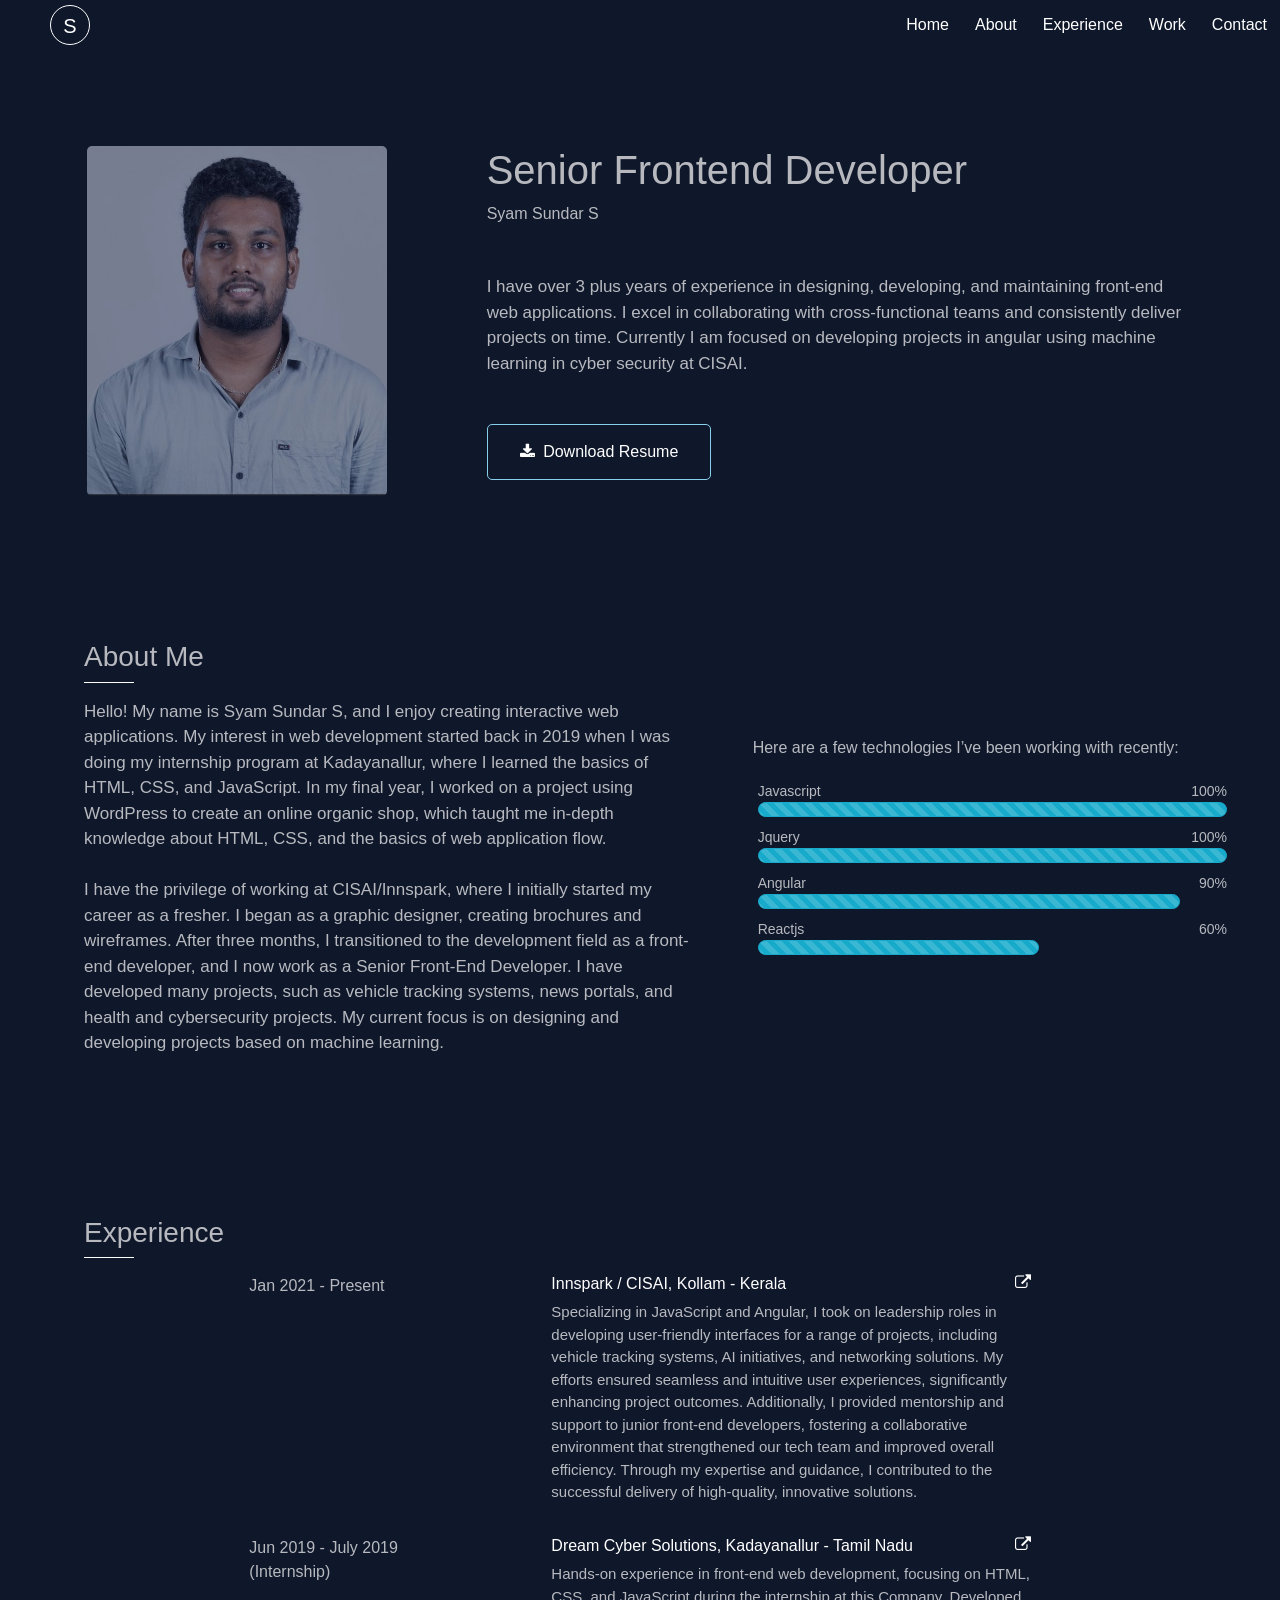
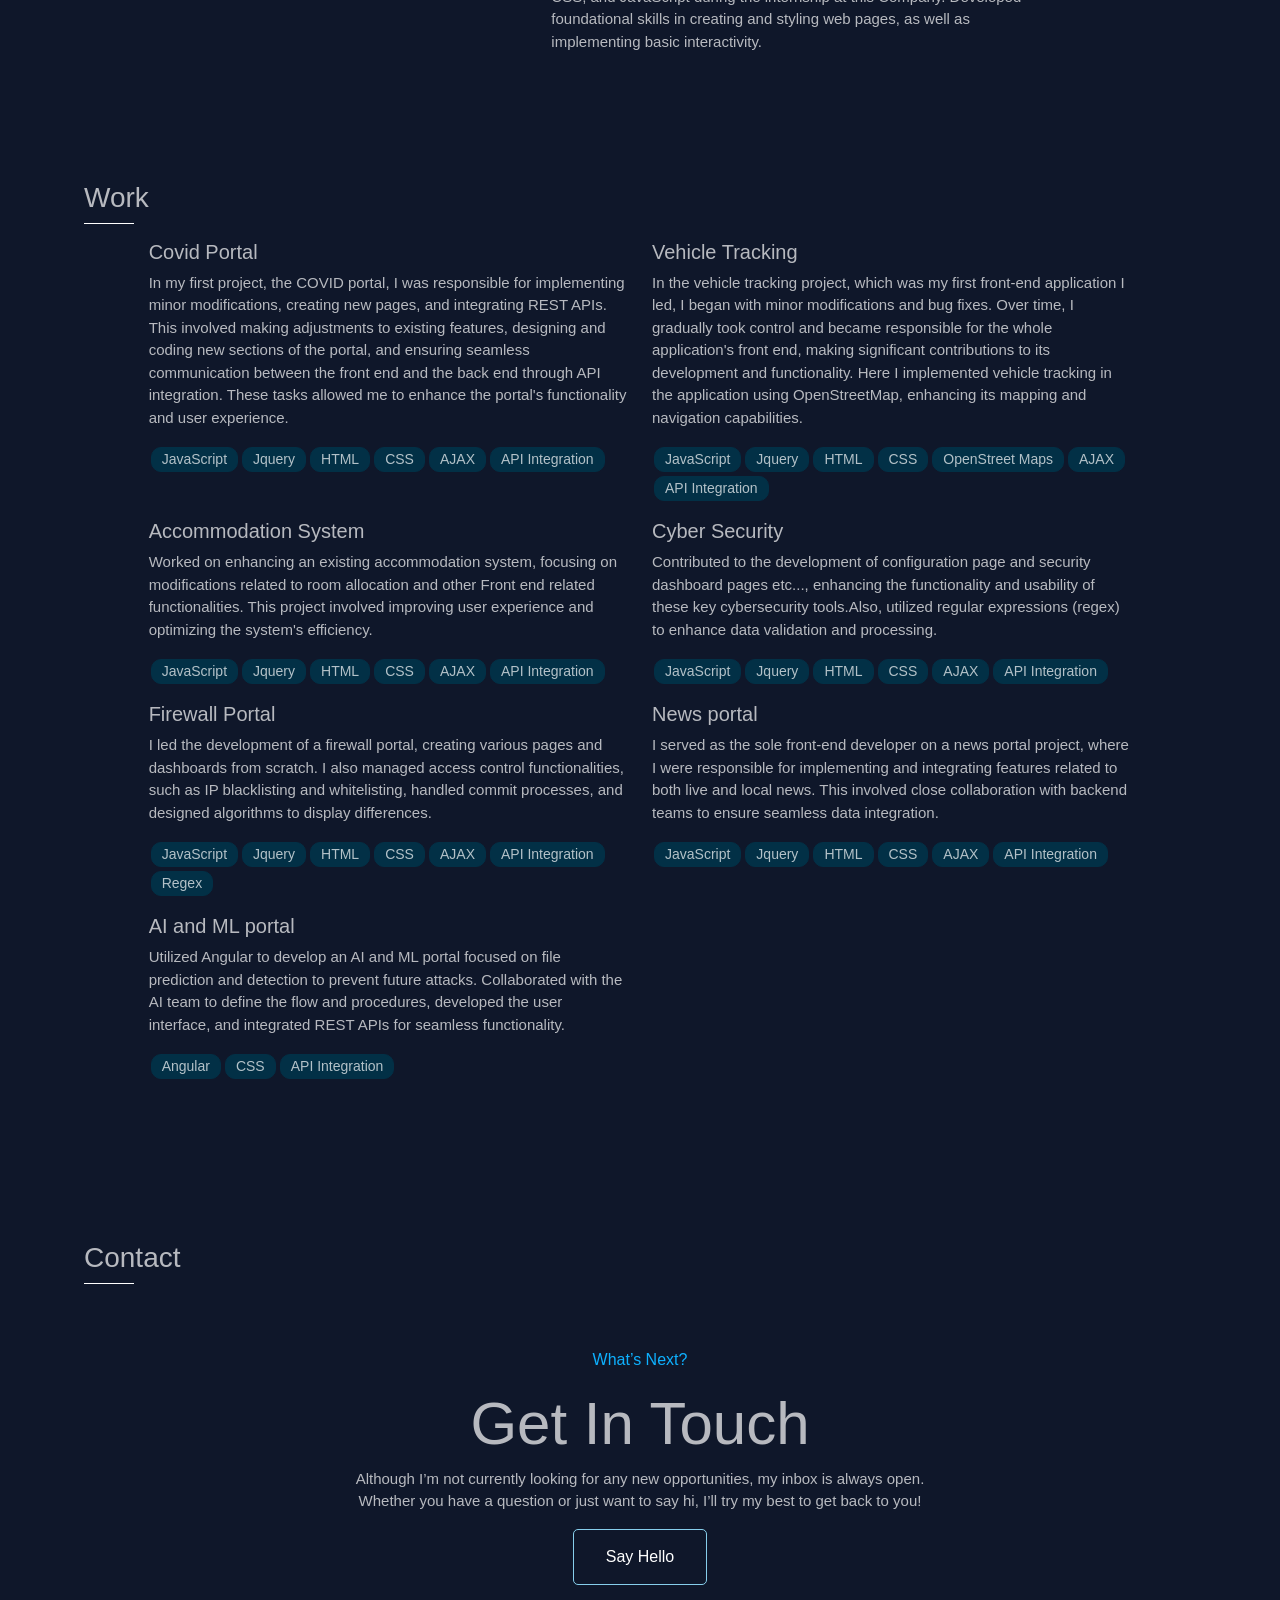
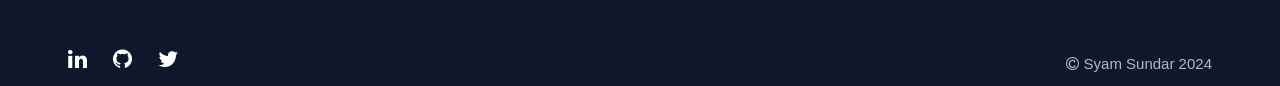
==== docs/index.html @ 51677db6 "Rename portfolio folder to docs" ====
<!DOCTYPE html>
<html lang="en">

<head>
    <meta charset="UTF-8">
    <meta name="viewport" content="width=device-width, initial-scale=1.0">
    <link rel="icon" href="/src/Images/S.png" type="image/icon type">

    <title>Syam Sundar</title>

    <link rel="stylesheet" href="./src/font-awesome-4.7.0/css/font-awesome.min.css">
    <link rel="stylesheet" href="./src/css/bootstrap.min.css">
    <link rel="stylesheet" href="./src/css/style.css">

</head>

<body>

    <nav class="navbar navbar-expand-lg" style="padding: 0px !important;">
        <a class="navbar-brand" onclick="navbarBrandClick()">S</a>
        <button class="navbar-toggler" type="button" data-bs-toggle="collapse" data-bs-target="#navbar"
            aria-controls="navbar" aria-expanded="false" aria-label="Toggle navigation">
            <span class="navbar-toggler-icon"></span>
        </button>
        <div class="collapse navbar-collapse" id="navbar">
            <ul class="navbar-nav mb-2 mb-lg-0">
                <li class="nav-item">
                    <a class="nav-link" aria-current="page" href="#home">Home</a>
                </li>
                <li class="nav-item">
                    <a class="nav-link" href="#about">About</a>
                </li>
                <li class="nav-item">
                    <a class="nav-link" href="#experience">Experience</a>
                </li>
                <li class="nav-item">
                    <a class="nav-link" href="#work">Work</a>
                </li>
                <li class="nav-item">
                    <a class="nav-link" href="#contact">Contact</a>
                </li>
            </ul>
        </div>
    </nav>

    <div class="content p-5 pb-0" id="home">
        <div class="row" id="homeRow" style="margin-top: 50px;">

            <div class="col-12 col-xs-12 col-sm-12 col-md-12 col-lg-4 col-xl-4 ms-0 p-5" id="aboutImage"
                style="text-align: center; margin: auto;">
                <img src="./src/Images/profile pic.jpeg" width="300" height="350" style="border-radius: 5px;">
            </div>

            <div class="col-12 col-xs-12 col-sm-12 col-md-12 col-lg-8 col-xl-8 p-5">
                <h1 id="role"> Senior Frontend Developer </h1>
                <span class="mb-5">
                    Syam Sundar S
                </span>

                <p style="font-size: 17px;" id="homeContent" class="mb-5 mt-5"> </p>
                <button class="btn-home"> <i class="fa fa-download"></i> <a class="ms-1"
                        style="text-decoration: none; color: #fff;" href="/resume.pdf">Download Resume </a> </button>
            </div>

        </div>
    </div>

    <div class="content p-5 pb-0" id="about">
        <div class="row">
            <div class="col-12 col-xs-12 col-sm-12 col-md-12 col-lg-7 col-xl-7 p-5">
                <h3> About Me </h3>
                <p class="underlinedHead"></p>
                <p style="font-size: 17px;" id="aboutContent">

                </p>
            </div>

            <div class="col-12 col-xs-12 col-sm-12 col-md-12 col-lg-5 col-xl-5" style="margin: auto;">
                <p> Here are a few technologies I’ve been working with recently: </p>
                <ul id="aboutMeSkills" style="padding-left: 0;">

                </ul>
            </div>
        </div>
    </div>

    <div class="content p-5 pb-0" id="experience">

        <div class="row">
            <div class="col-12 col-xs-12 col-sm-12 col-md-12 col-lg-12 col-xl-12 p-5 pb-0">
                <h3> Experience </h3>
                <p class="underlinedHead"></p>
            </div>
        </div>

        <div id="experienceContent">

        </div>

    </div>

    <div class="content p-5" id="work">

        <div class="row">
            <div class="col-12 col-xs-12 col-sm-12 col-md-12 col-lg-12 col-xl-12 p-5 pb-0">
                <h3> Work </h3>
                <p class="underlinedHead"></p>
            </div>
        </div>

        <div class="row">

            <div class="col-12 col-xs-12 col-sm-12 col-md-12 col-lg-1 col-xl-1"></div>

            <div class="col-12 col-xs-12 col-sm-12 col-md-12 col-lg-10 col-xl-10">
                <div class="row" id="workContent">

                </div>
            </div>

            <div class="col-12 col-xs-12 col-sm-12 col-md-12 col-lg-1 col-xl-1"></div>
        </div>

    </div>

    <div class="content p-5 pb-0" id="contact">

        <div class="row">
            <div class="col-12 col-xs-12 col-sm-12 col-md-12 col-lg-12 col-xl-12 p-5">
                <h3> Contact </h3>
                <p class="underlinedHead"></p>
            </div>
        </div>

        <div class="row mb-5">

            <div class="col-12 col-xs-12 col-sm-12 col-md-12 col-lg-3 col-xl-3">

            </div>

            <div class="col-12 col-xs-12 col-sm-12 col-md-12 col-lg-6 col-xl-6 text-center">

                <p style="color: #0eb1ff;">What’s Next?</p>

                <h1 style="font-size: 60px;"> Get In Touch </h1>

                <p class="paraTag">
                    Although I’m not currently looking for any new opportunities, my inbox is always open. Whether
                    you
                    have a question or just want to say hi, I’ll try my best to get back to you!
                </p>

                <button class="btn-home"> <a href="https://mail.google.com/mail/?view=cm&fs=1&tf=1&to=syamswan007@gmail.com"
                        target="_blank">Say Hello </a> </button>

            </div>

            <div class="col-12 col-xs-12 col-sm-12 col-md-12 col-lg-3 col-xl-3">
            </div>

        </div>

        <div style="padding: 10px;" class="contactUrls">
            <span>
                <a
                    href="https://www.linkedin.com/in/syam-sundar-828a0b232?utm_source=share&utm_campaign=share_via&utm_content=profile&utm_medium=android_app">
                    <i class="fa fa-linkedin"></i> </a>
            </span>
            <span>
                <a href="https://github.com/syamswan"> <i class="fa fa-github"></i> </a>
            </span>
            <span>
                <a href="https://x.com/Syam_Sundar_SS?s=09"> <i class="fa fa-twitter"></i> </a>
            </span>

            <span style="font-size: 15px; float: right;">
                <i class="fa fa-copyright"></i> Syam Sundar 2024
            </span>
        </div>

    </div>
</body>

<script src="./src/js/bootstrap.min.js"></script>
<script src="./src/js/bootstrap.bundle.js"></script>
<script src="./src/js/script.js"></script>

</html>
---- docs/src/css/style.css ----
html {
    scroll-behavior: smooth;
}

body {
    background-color: rgb(15 23 42 / 1);
    color: #ffffffb3;
    font-family: 'Franklin Gothic Medium', 'Arial Narrow', Arial, sans-serif;
    width: 100%;
    overflow-x: hidden;
}

.navbar-brand {
    color: #fff;
    border-radius: 20px;
    border: 1px solid white;
    margin-left: 50px;
    width: 40px;
    text-align: center;
    height: 40px;
}

.navbar-brand:hover {
    color: skyblue;
    border-radius: 20px;
    border: 1px solid skyblue;
    background-color: #fff;
}

body nav {
    /* background-color: #023046 !important; */
    position: fixed !important;
    width: 100%;
    top: 0;
}

.navbar-expand-lg .navbar-collapse {
    justify-content: end;
}

ul li a {
    color: #fff !important;
}

ul li {
    padding: 5px;
}

.btn-home {
    padding: 15px 32px;
    border: 1px solid skyblue;
    background-color: transparent;
    color: #fff;
    border-radius: 5px;
}

.underlinedHead {
    width: 50px;
    border-bottom: 1px solid white;
}

#about li {
    list-style: none;
}

/* #about ul { */
/* display: grid;
    grid-template-columns: repeat(2, minmax(156px, 221px)); */
/* gap: 0px 10px; */
/* padding-left: 52px; */
/* margin: 20px; */
/* } */

.progress-bar {
    background-color: #18aacb;
    border: 1px solid #18aacb;
    border-radius: 20px;
}

.progress {
    --bs-progress-height: 15px;
    --bs-progress-bg: none
}

#aboutImage img {
    opacity: 0.5;
}

#aboutImage img:hover {
    opacity: 1;
}

.experiencePlace {
    display: flex;
    justify-content: space-between;
    color: rgb(35 61 124);
    text-decoration: none;
}

.experiencePlace {
    display: flex;
    justify-content: space-between;
    color: #fff;
    text-decoration: none;
}

.experiencePlace:hover {
    color: rgb(35 61 124);
}

.experiencePlace i:hover {
    margin: 10px;
}

.techUsedClass {
    margin: 2px;
    padding: 1px 10px;
    border-radius: 10px;
    border: 1px solid #023046;
    background-color: #023046;
    font-size: 14px;
}

.paraTag {
    font-size: 15px;
}

.contactUrls span a {
    text-decoration: none;
    color: #fff;
}

.contactUrls span {
    padding: 10px;
    font-size: 22px;
}

.contactUrls::after {
    border: 1px solid red !important;
}

.navActiveStyle {
    background-color: rgba(255, 255, 255, .3) !important;
}


/*  Scroll */

::-webkit-scrollbar {
    width: 10px;
    height: 20px;
}

::-webkit-scrollbar-track {
    background: #f1f1f1;
}

::-webkit-scrollbar-thumb {
    background: #888;
}

::-webkit-scrollbar-thumb:hover {
    background: #555;
}

.scrolled {
    background-color: #142c4a !important;
}

#role {
    overflow: hidden;
    white-space: nowrap;
    animation: typing;
    animation-duration: 4.5s;
    animation-timing-function: steps(30, end);
    animation-fill-mode: forwards;
    word-wrap: break-word;
    font-size: 50px;
}

@keyframes typing {
    from {
        width: 0
    }

    to {
        width: 100%
    }
}

.btn-home a {
    text-decoration: none;
    color: white;
}

/* Responsive */

@media (min-width: 300px) {
    #role {
        font-size: 20px;
    }
}

@media (min-width: 500px) {
    #role {
        font-size: 30px;
    }
}

@media (min-width: 700px) {
    #role {
        font-size: 40px;
    }
}
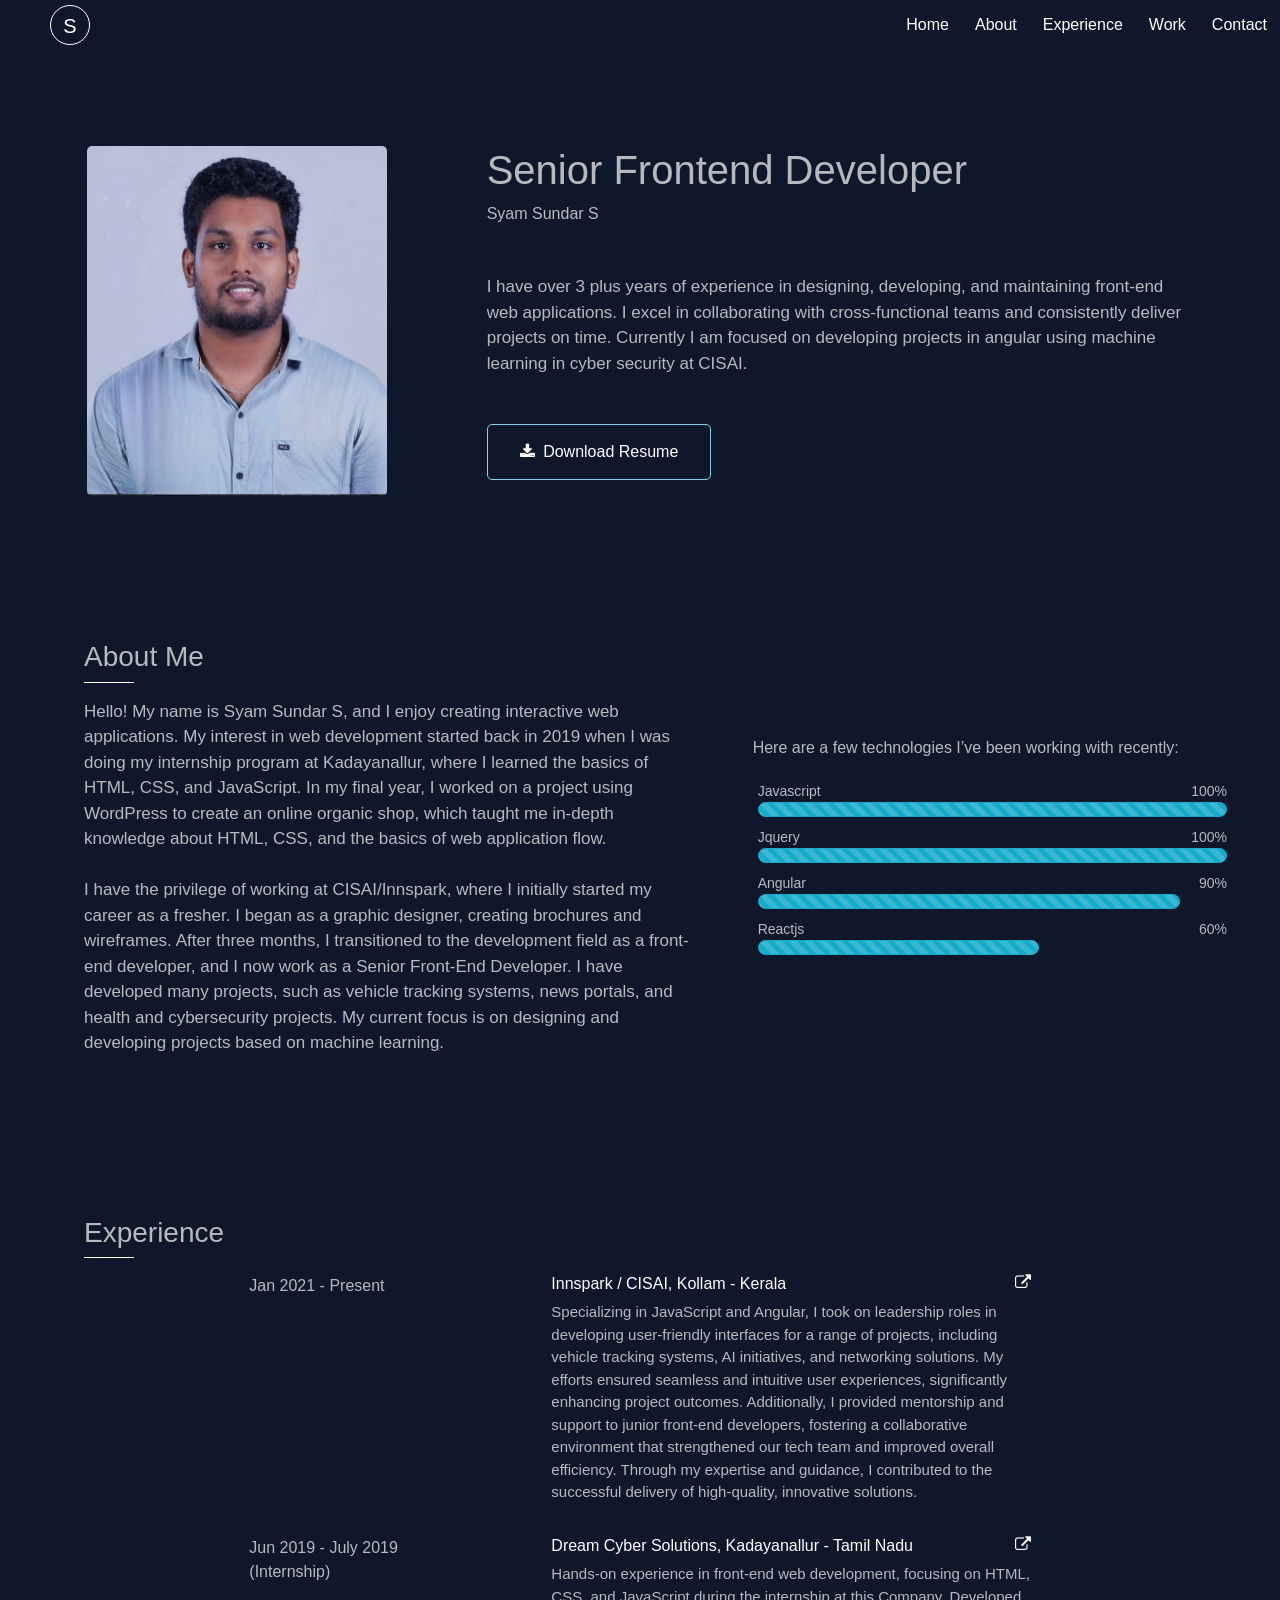
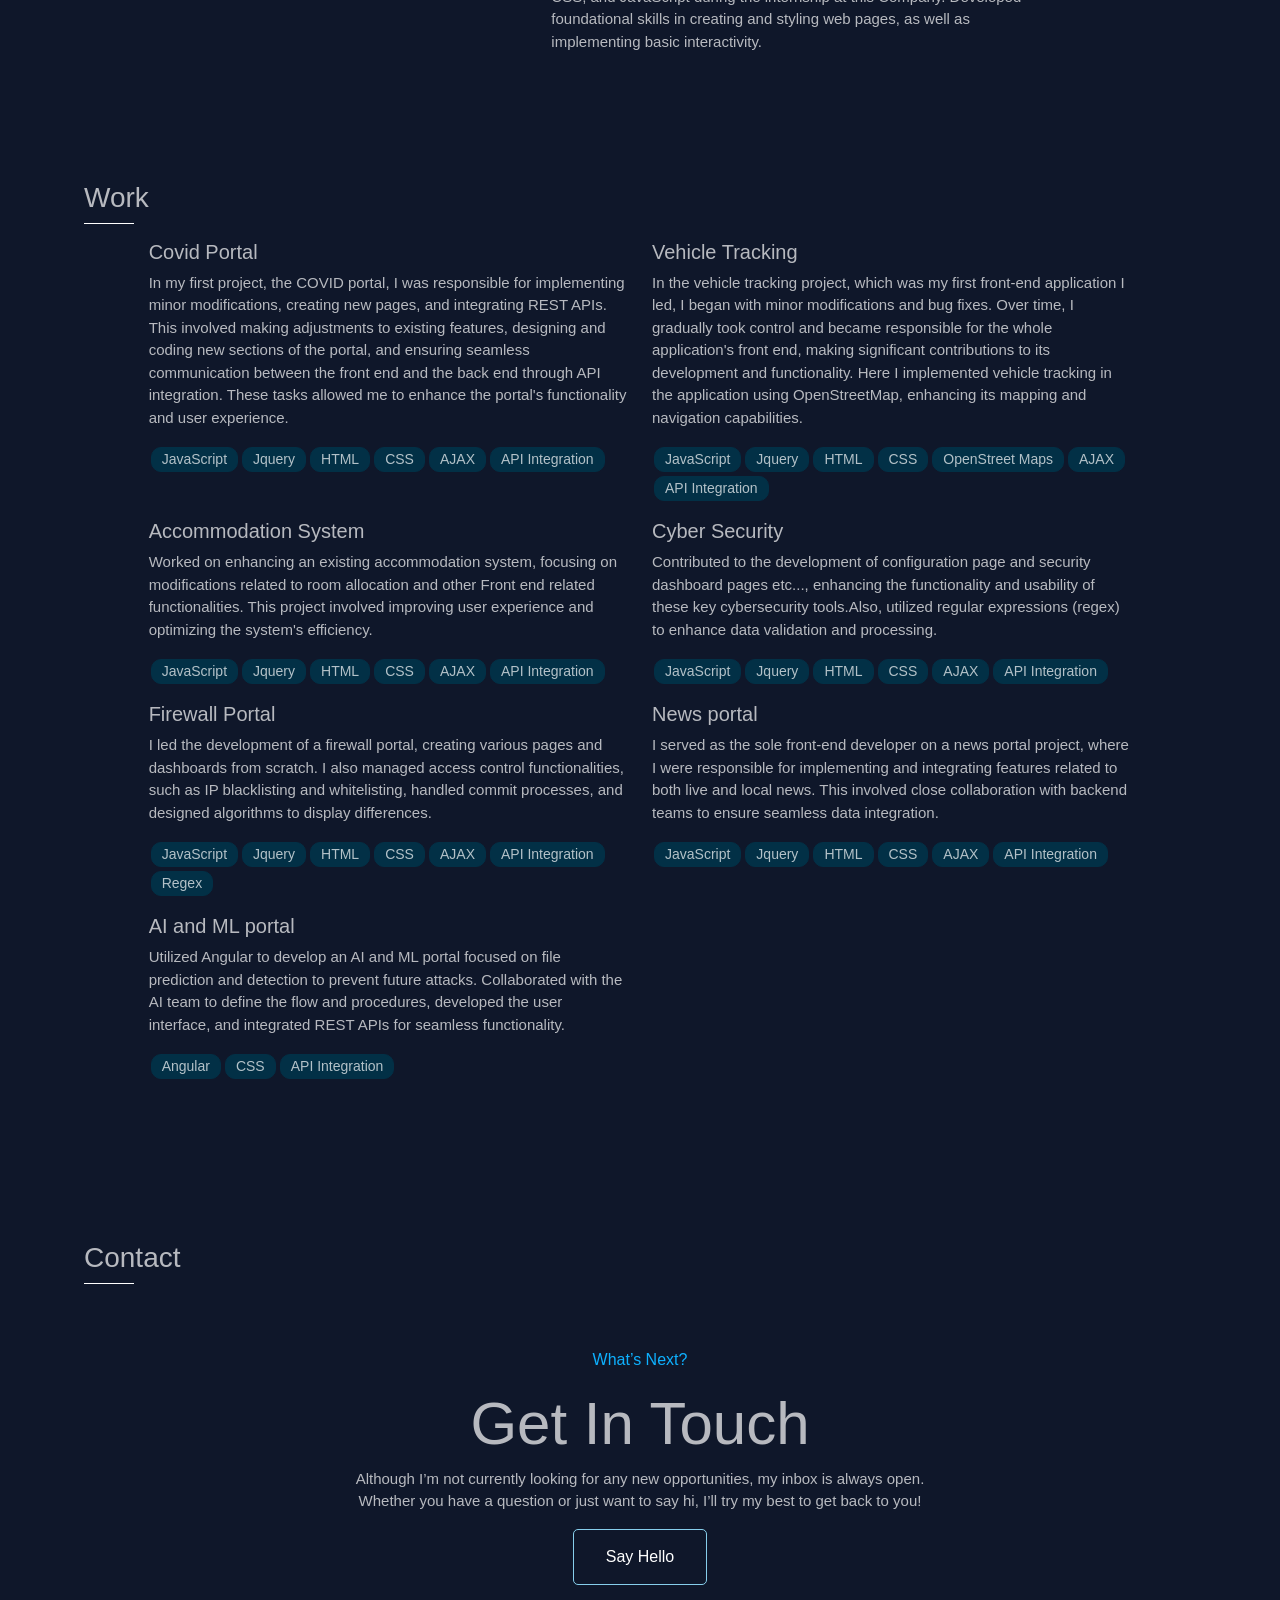
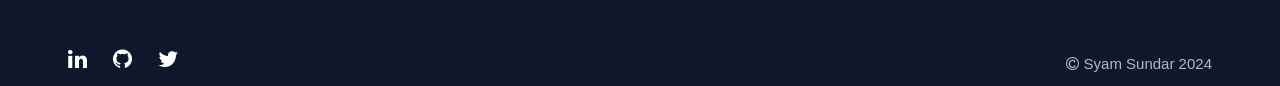
==== commit fc4375b6: "Profile update" ====
--- a/docs/index.html
+++ b/docs/index.html
@@ -19,8 +19,9 @@
     <nav class="navbar navbar-expand-lg" style="padding: 0px !important;">
         <a class="navbar-brand" onclick="navbarBrandClick()">S</a>
         <button class="navbar-toggler" type="button" data-bs-toggle="collapse" data-bs-target="#navbar"
-            aria-controls="navbar" aria-expanded="false" aria-label="Toggle navigation">
-            <span class="navbar-toggler-icon"></span>
+            aria-controls="navbar" aria-expanded="false" aria-label="Toggle navigation" style="border: none;">
+            <i class="fa fa-bars" style="color:#fff; font-size:28px;"></i>
+            <!-- <span class="navbar-toggler-icon"></span> -->
         </button>
         <div class="collapse navbar-collapse" id="navbar">
             <ul class="navbar-nav mb-2 mb-lg-0">
@@ -48,7 +49,7 @@
 
             <div class="col-12 col-xs-12 col-sm-12 col-md-12 col-lg-4 col-xl-4 ms-0 p-5" id="aboutImage"
                 style="text-align: center; margin: auto;">
-                <img src="./src/Images/profile pic.jpeg" width="300" height="350" style="border-radius: 5px;">
+                <img src="./src/Images/Profile-pic.png" width="300" height="350" style="border-radius: 5px;">
             </div>
 
             <div class="col-12 col-xs-12 col-sm-12 col-md-12 col-lg-8 col-xl-8 p-5">
@@ -150,7 +151,8 @@
                     have a question or just want to say hi, I’ll try my best to get back to you!
                 </p>
 
-                <button class="btn-home"> <a href="https://mail.google.com/mail/?view=cm&fs=1&tf=1&to=syamswan007@gmail.com"
+                <button class="btn-home"> <a
+                        href="https://mail.google.com/mail/?view=cm&fs=1&tf=1&to=syamsundardeveloper98@gmail.com"
                         target="_blank">Say Hello </a> </button>
 
             </div>
@@ -182,7 +184,6 @@
 </body>
 
 <script src="./src/js/bootstrap.min.js"></script>
-<script src="./src/js/bootstrap.bundle.js"></script>
 <script src="./src/js/script.js"></script>
 
 </html>
--- a/docs/src/css/style.css
+++ b/docs/src/css/style.css
@@ -27,6 +27,10 @@
     background-color: #fff;
 }
 
+.navbar-toggler:focus {
+    box-shadow: none;
+}
+
 body nav {
     /* background-color: #023046 !important; */
     position: fixed !important;
@@ -38,6 +42,25 @@
     justify-content: end;
 }
 
+@media (max-width: 992px) {
+
+    .navbar-brand {
+        margin-left: 20px;
+        width: 30px;
+        height: 30px;
+        font-size: 15px;
+    }
+
+    .contactUrls span {
+        padding: 0px !important;
+    }
+
+    .p-5 {
+        padding: 2rem !important;
+    }
+
+}
+
 ul li a {
     color: #fff !important;
 }
@@ -63,14 +86,6 @@
     list-style: none;
 }
 
-/* #about ul { */
-/* display: grid;
-    grid-template-columns: repeat(2, minmax(156px, 221px)); */
-/* gap: 0px 10px; */
-/* padding-left: 52px; */
-/* margin: 20px; */
-/* } */
-
 .progress-bar {
     background-color: #18aacb;
     border: 1px solid #18aacb;
@@ -83,7 +98,7 @@
 }
 
 #aboutImage img {
-    opacity: 0.5;
+    opacity: 0.9;
 }
 
 #aboutImage img:hover {
@@ -164,6 +179,11 @@
 }
 
 .scrolled {
+    background-color: #142c4a !important;
+    height: 50px;
+}
+
+.show ul {
     background-color: #142c4a !important;
 }
 
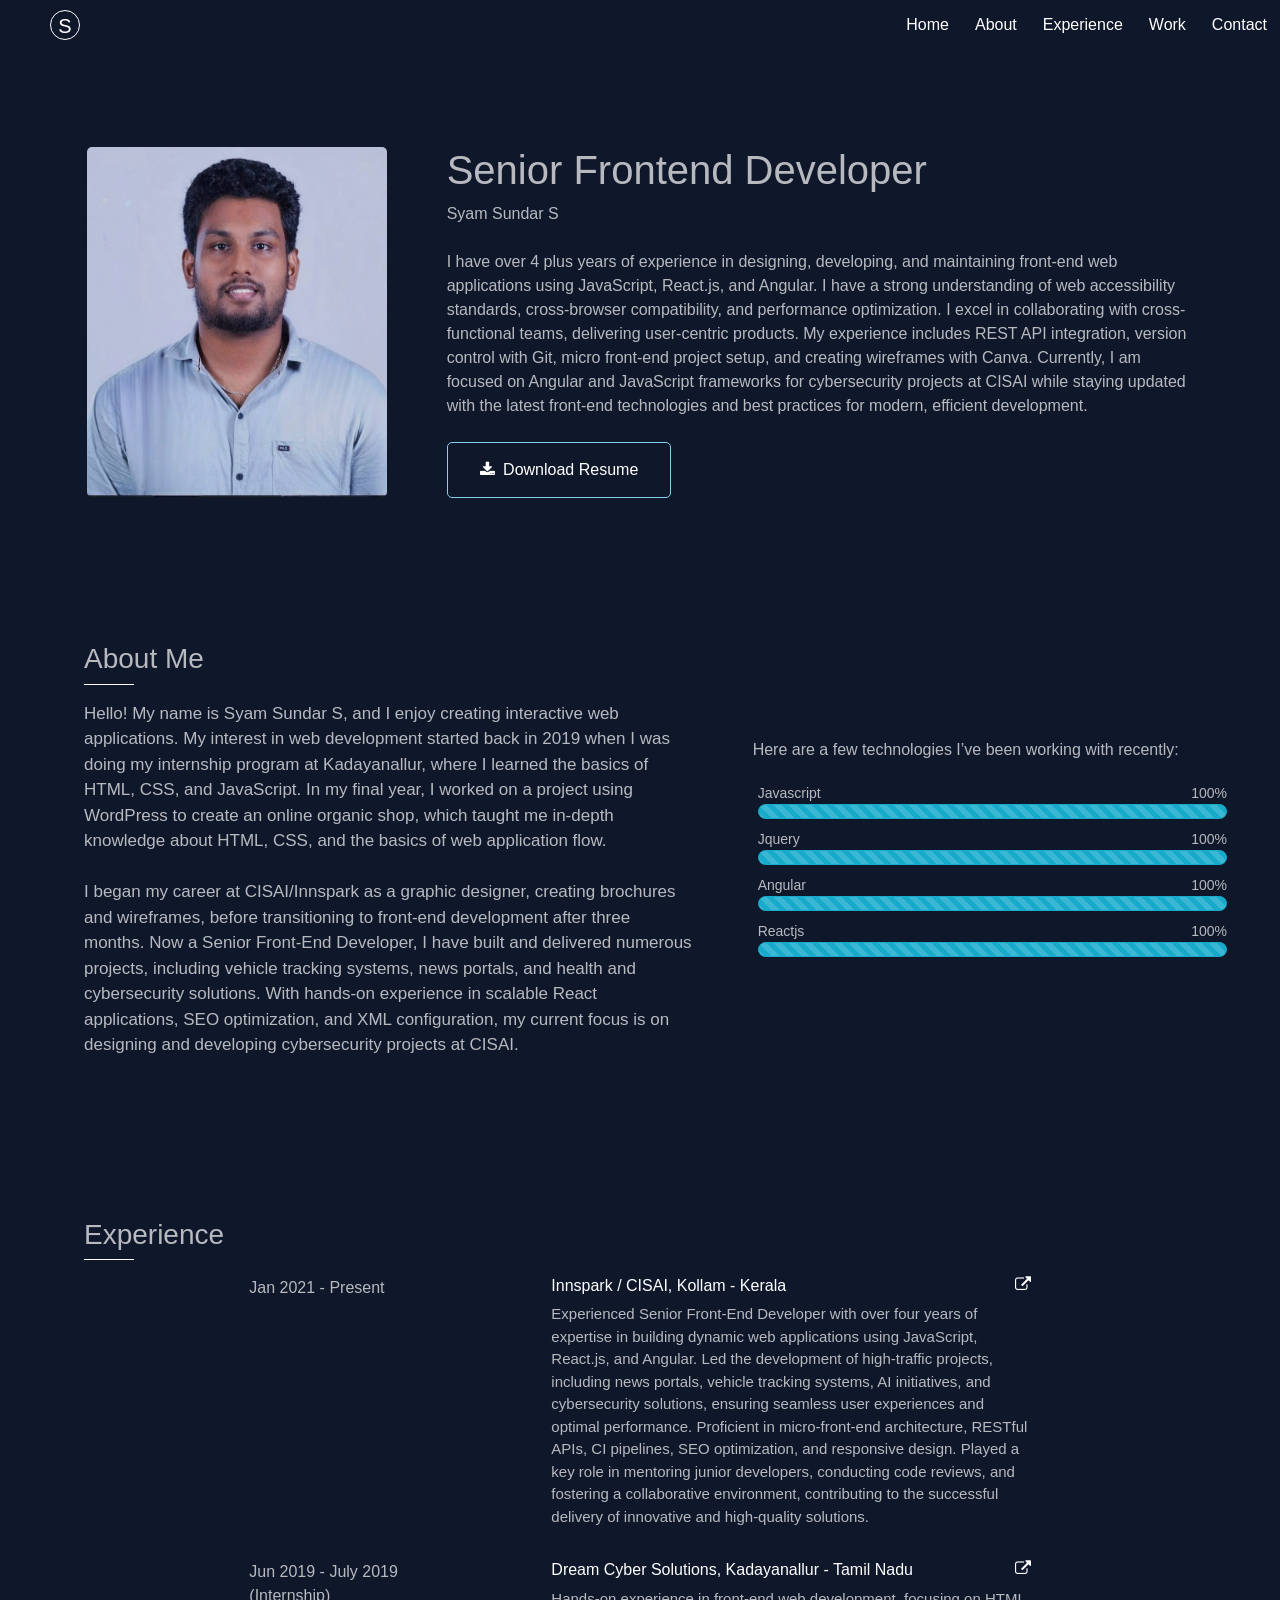
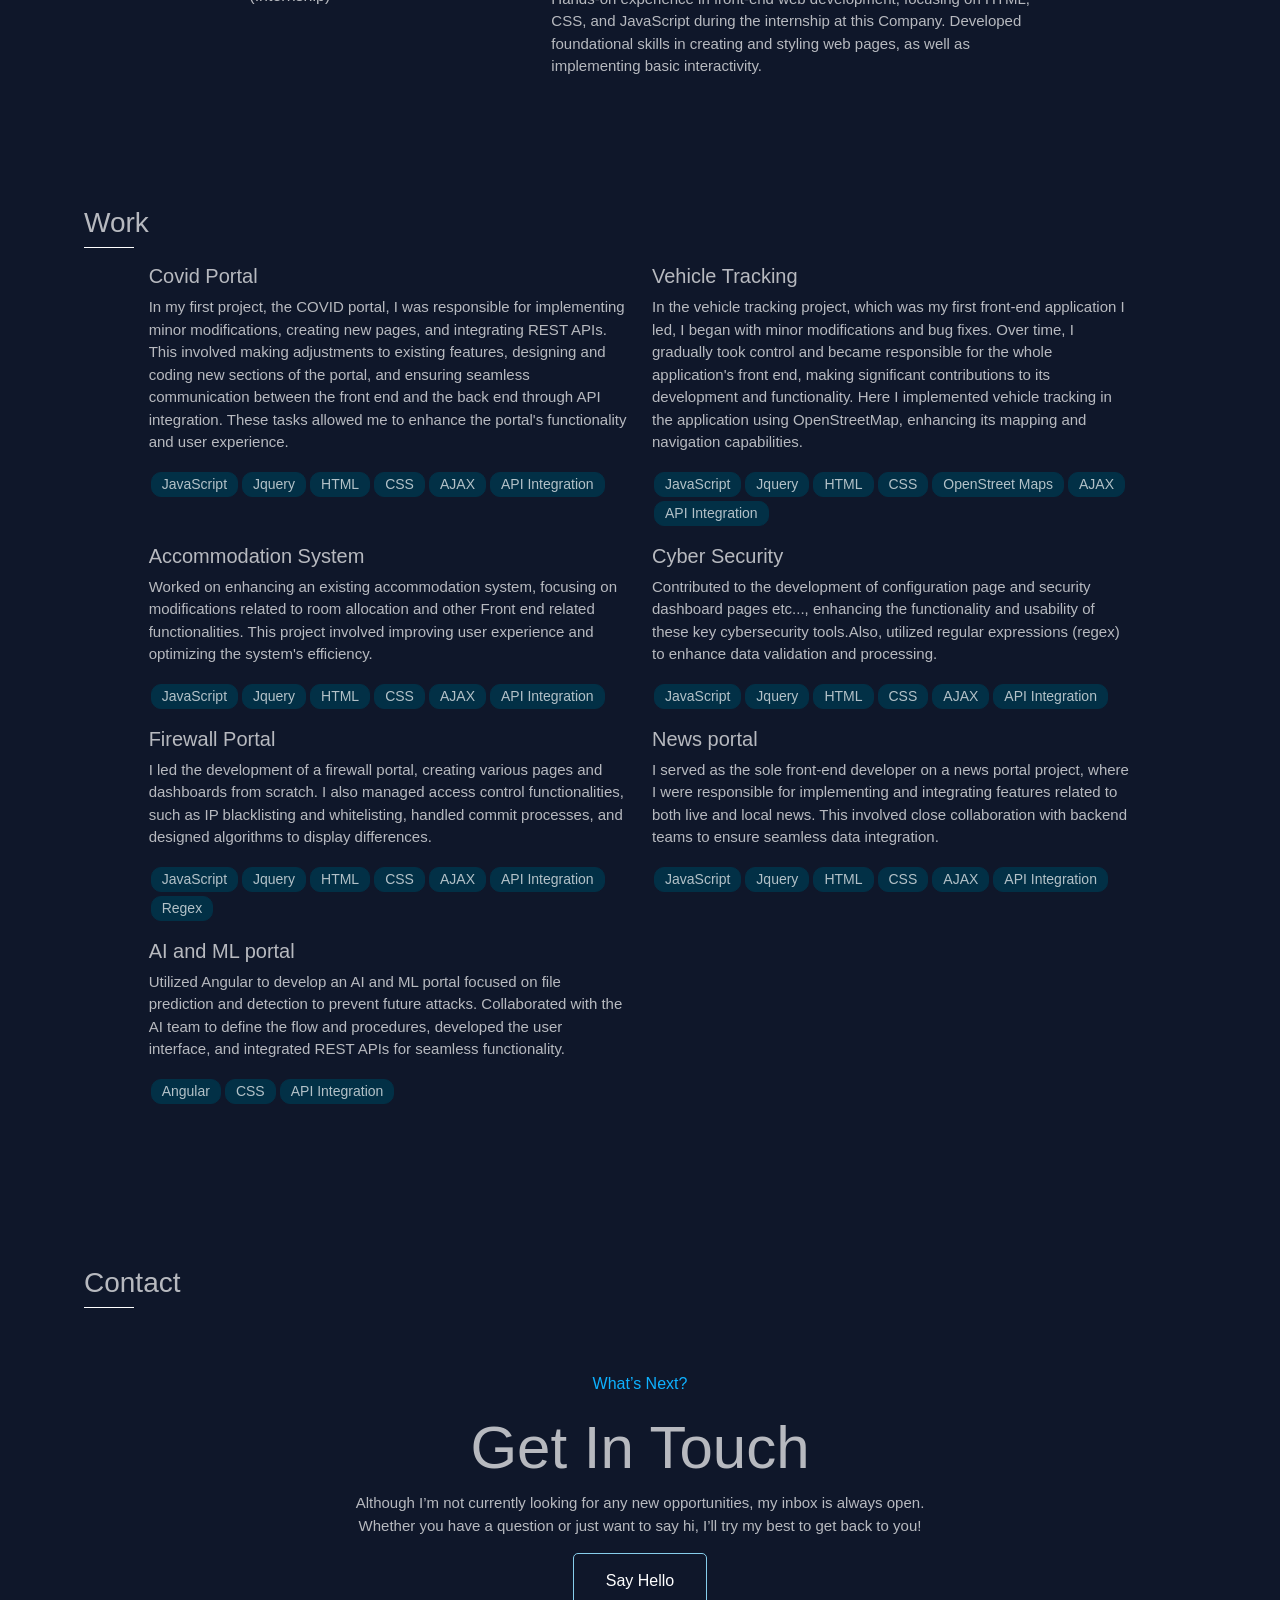
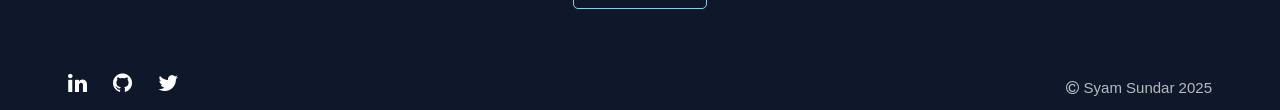
==== commit 8d4a32fa: "profile update" ====
--- a/docs/index.html
+++ b/docs/index.html
@@ -21,7 +21,6 @@
         <button class="navbar-toggler" type="button" data-bs-toggle="collapse" data-bs-target="#navbar"
             aria-controls="navbar" aria-expanded="false" aria-label="Toggle navigation" style="border: none;">
             <i class="fa fa-bars" style="color:#fff; font-size:28px;"></i>
-            <!-- <span class="navbar-toggler-icon"></span> -->
         </button>
         <div class="collapse navbar-collapse" id="navbar">
             <ul class="navbar-nav mb-2 mb-lg-0">
@@ -47,20 +46,22 @@
     <div class="content p-5 pb-0" id="home">
         <div class="row" id="homeRow" style="margin-top: 50px;">
 
-            <div class="col-12 col-xs-12 col-sm-12 col-md-12 col-lg-4 col-xl-4 ms-0 p-5" id="aboutImage"
+            <div class="col-12 col-xs-12 col-sm-12 col-md-12 col-lg-4 col-xl-4 p-5 pr-3" id="aboutImage"
                 style="text-align: center; margin: auto;">
                 <img src="./src/Images/Profile-pic.png" width="300" height="350" style="border-radius: 5px;">
             </div>
 
-            <div class="col-12 col-xs-12 col-sm-12 col-md-12 col-lg-8 col-xl-8 p-5">
+            <div class="col-12 col-xs-12 col-sm-12 col-md-12 col-lg-8 col-xl-8 p-5 ps-2">
                 <h1 id="role"> Senior Frontend Developer </h1>
                 <span class="mb-5">
                     Syam Sundar S
                 </span>
 
-                <p style="font-size: 17px;" id="homeContent" class="mb-5 mt-5"> </p>
+                <p style="font-size: 16px;" id="homeContent" class="mb-4 mt-4"> </p>
                 <button class="btn-home"> <i class="fa fa-download"></i> <a class="ms-1"
-                        style="text-decoration: none; color: #fff;" href="/resume.pdf">Download Resume </a> </button>
+                        style="text-decoration: none; color: #fff;"
+                        href="https://github.com/syamswan/portfolio/raw/refs/heads/master/docs/resume.pdf">Download
+                        Resume </a> </button>
             </div>
 
         </div>
@@ -176,7 +177,7 @@
             </span>
 
             <span style="font-size: 15px; float: right;">
-                <i class="fa fa-copyright"></i> Syam Sundar 2024
+                <i class="fa fa-copyright"></i> Syam Sundar 2025
             </span>
         </div>
 
--- a/docs/src/css/style.css
+++ b/docs/src/css/style.css
@@ -12,12 +12,13 @@
 
 .navbar-brand {
     color: #fff;
-    border-radius: 20px;
+    border-radius: 30px;
     border: 1px solid white;
     margin-left: 50px;
-    width: 40px;
+    width: 30px;
     text-align: center;
-    height: 40px;
+    height: 30px;
+    padding: 0px;
 }
 
 .navbar-brand:hover {
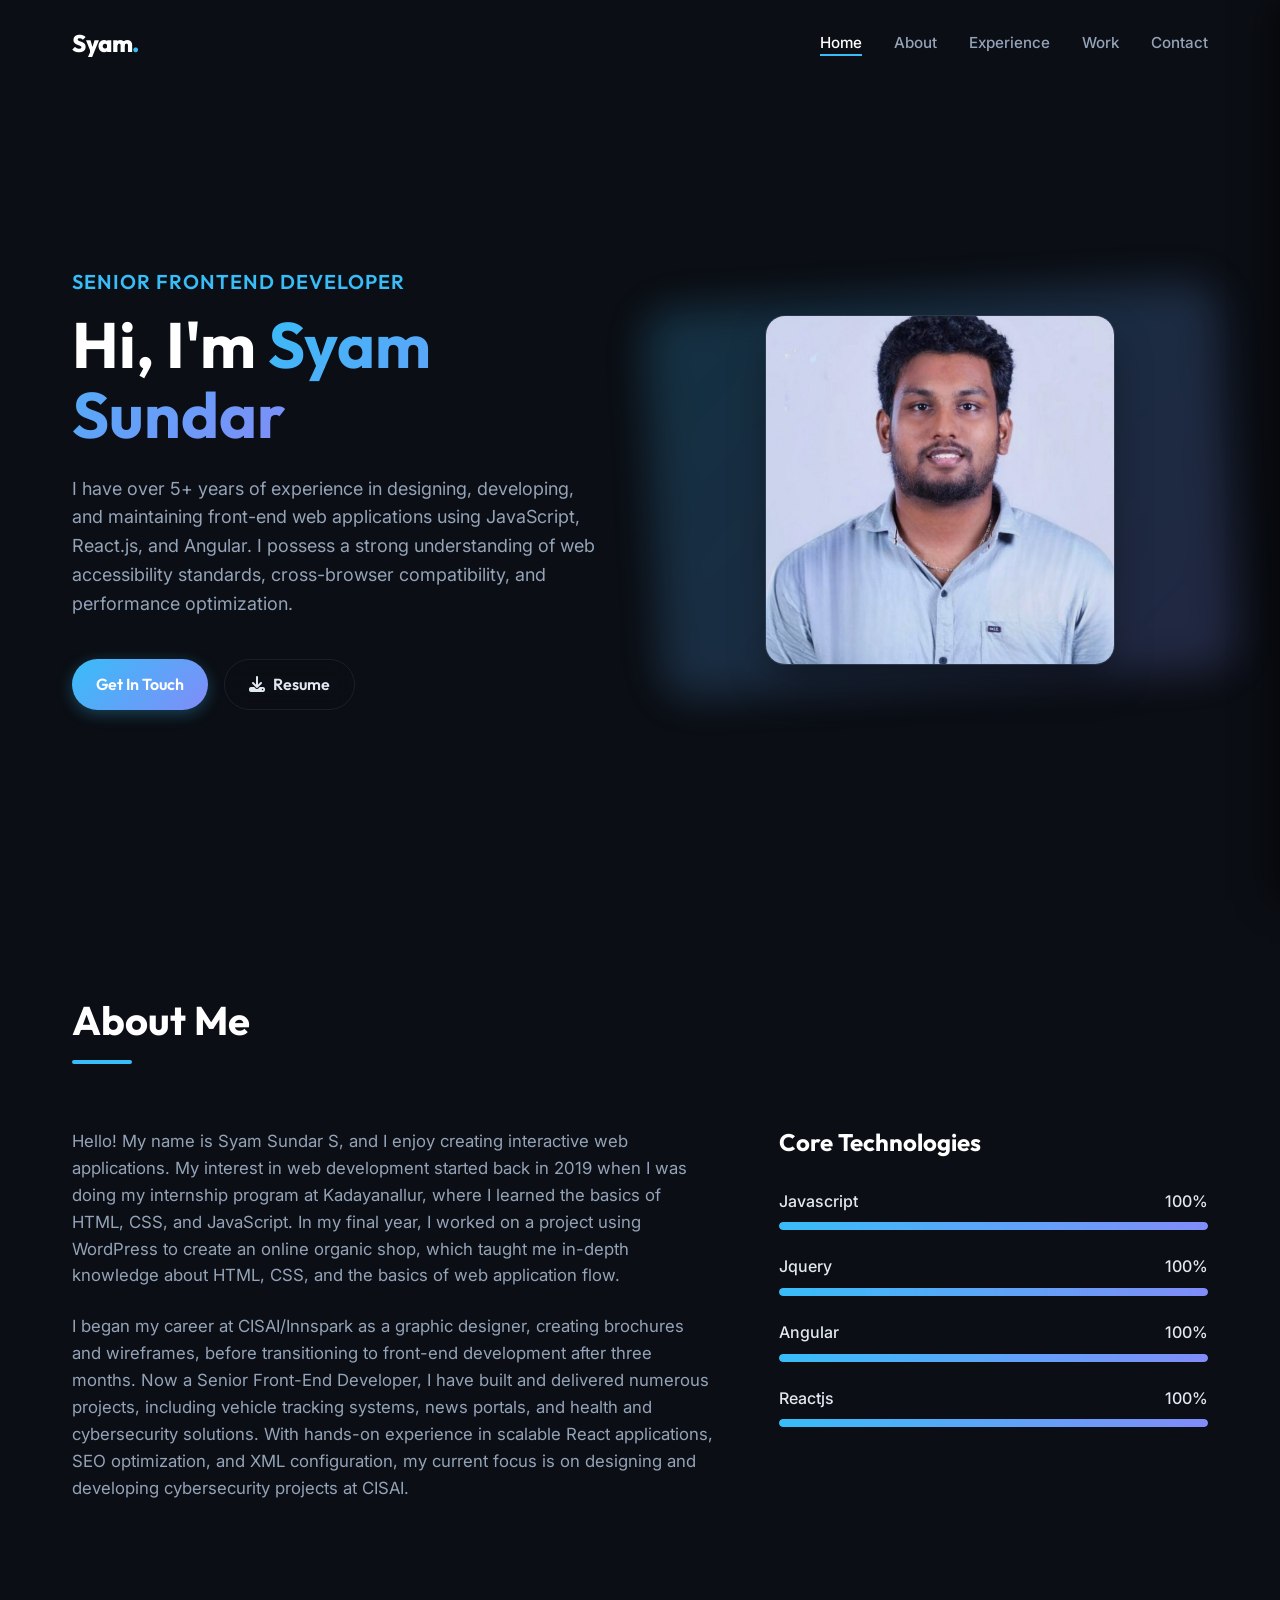
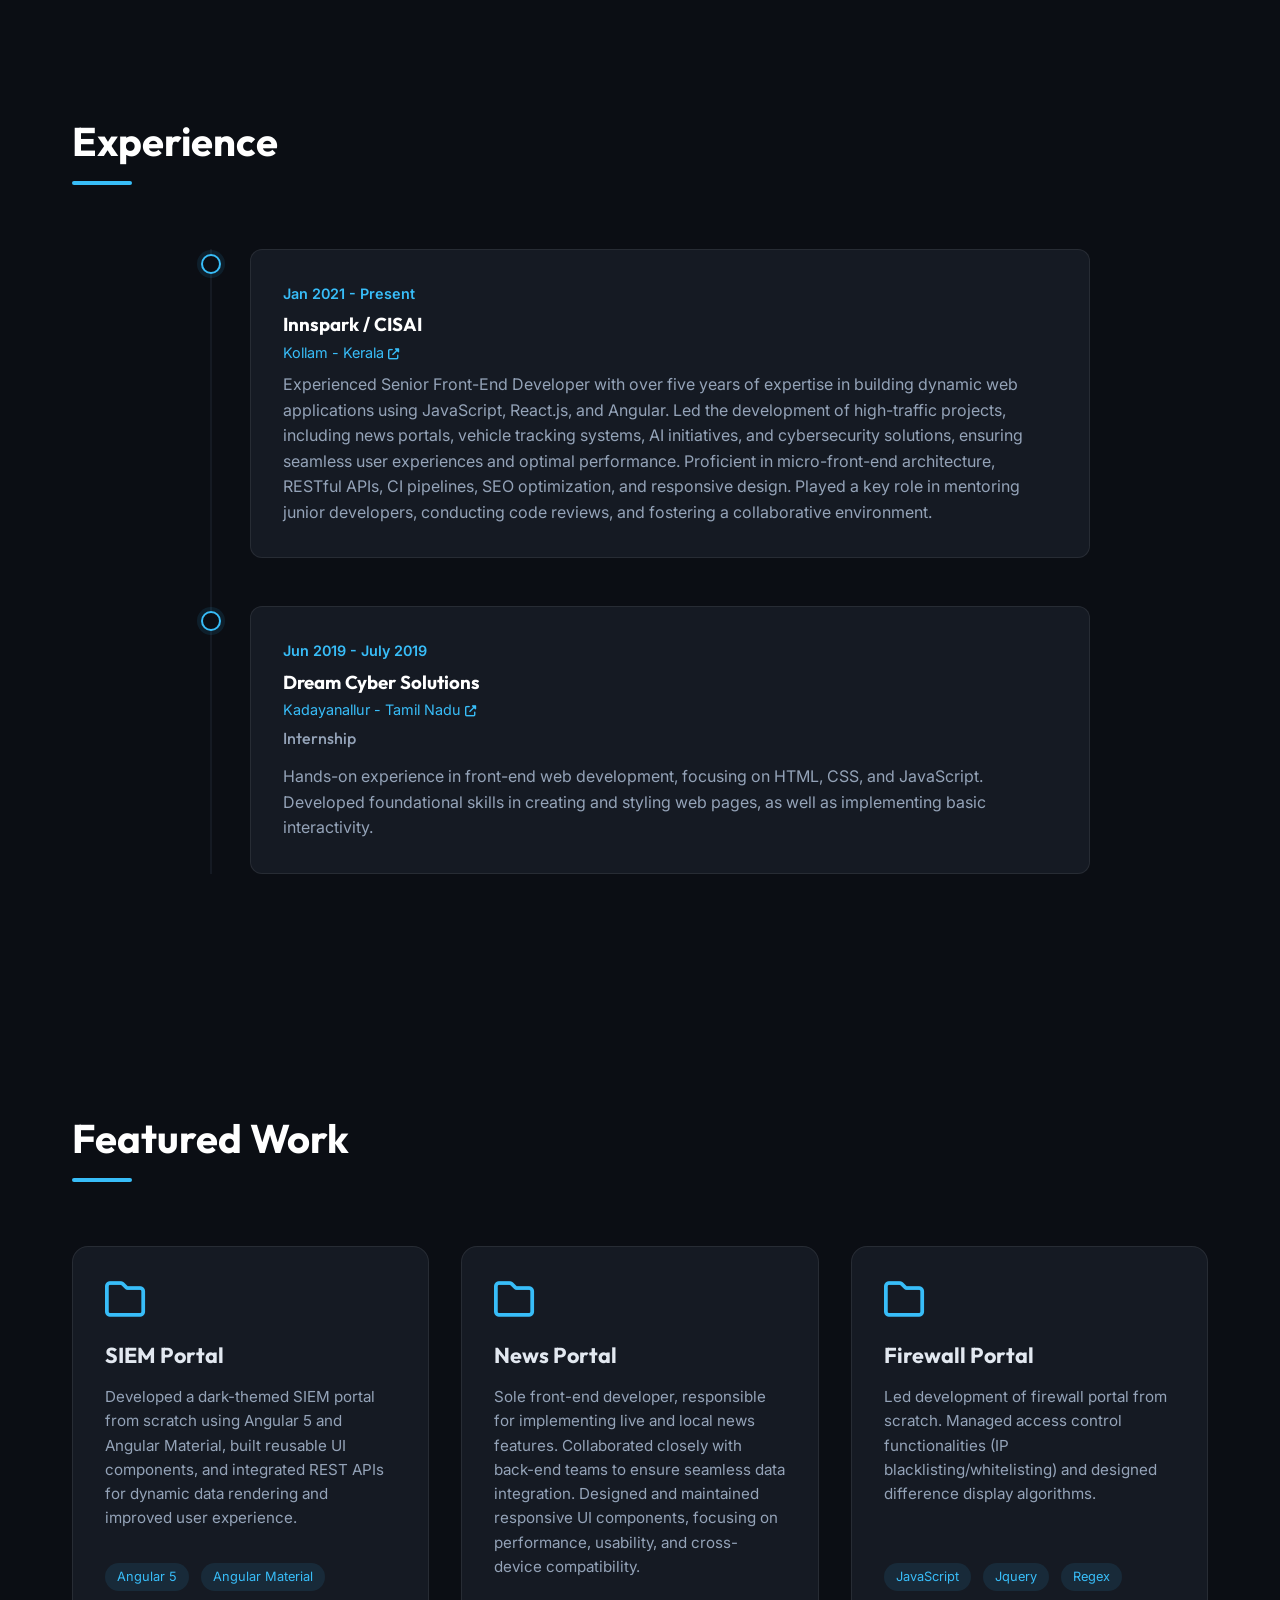
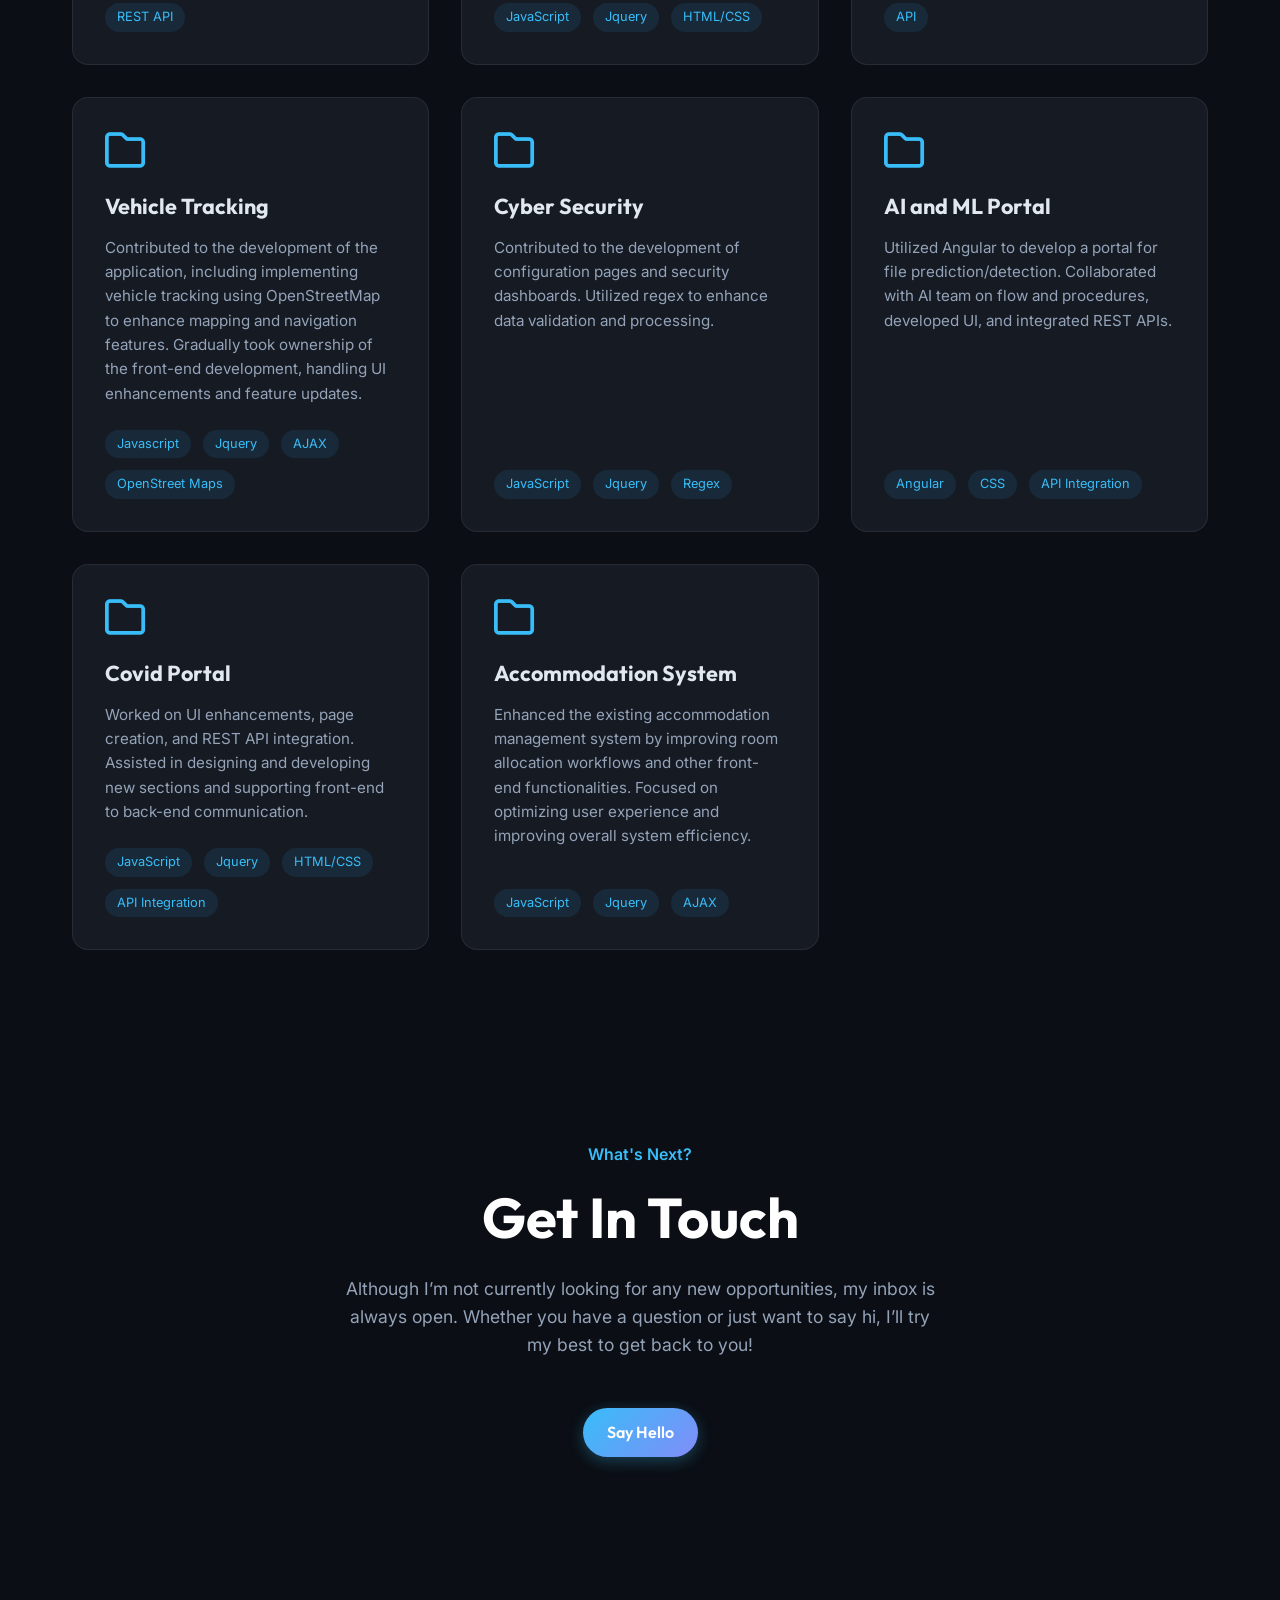
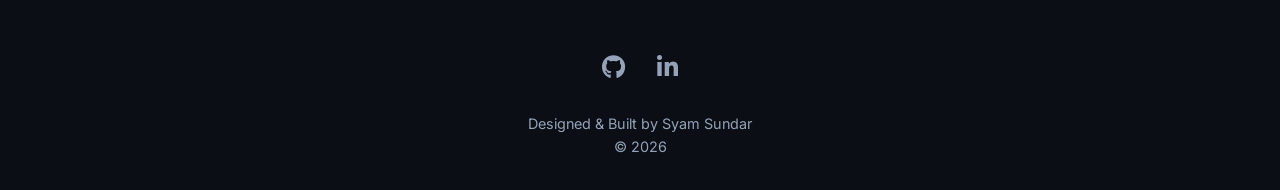
==== commit a35b0515: "Refactor portfolio with premium dark theme and updated content" ====
--- a/docs/index.html
+++ b/docs/index.html
@@ -4,187 +4,425 @@
 <head>
     <meta charset="UTF-8">
     <meta name="viewport" content="width=device-width, initial-scale=1.0">
-    <link rel="icon" href="/src/Images/S.png" type="image/icon type">
-
-    <title>Syam Sundar</title>
-
-    <link rel="stylesheet" href="./src/font-awesome-4.7.0/css/font-awesome.min.css">
-    <link rel="stylesheet" href="./src/css/bootstrap.min.css">
-    <link rel="stylesheet" href="./src/css/style.css">
-
+    <title>Syam Sundar | Senior Frontend Developer</title>
+    <meta name="description"
+        content="Senior Frontend Developer with 5+ years of experience in JavaScript, React.js, and Angular. Building scalable and interactive web applications.">
+
+    <!-- Favicon -->
+    <link rel="icon" href="assets/images/S.png" type="image/png">
+
+    <!-- CSS -->
+    <link rel="stylesheet" href="css/style.css">
+
+    <!-- Icons -->
+    <link rel="stylesheet" href="https://cdnjs.cloudflare.com/ajax/libs/font-awesome/6.4.0/css/all.min.css">
+
+    <!-- AOS Animation Library -->
+    <link href="https://unpkg.com/aos@2.3.1/dist/aos.css" rel="stylesheet">
 </head>
 
 <body>
 
-    <nav class="navbar navbar-expand-lg" style="padding: 0px !important;">
-        <a class="navbar-brand" onclick="navbarBrandClick()">S</a>
-        <button class="navbar-toggler" type="button" data-bs-toggle="collapse" data-bs-target="#navbar"
-            aria-controls="navbar" aria-expanded="false" aria-label="Toggle navigation" style="border: none;">
-            <i class="fa fa-bars" style="color:#fff; font-size:28px;"></i>
-        </button>
-        <div class="collapse navbar-collapse" id="navbar">
-            <ul class="navbar-nav mb-2 mb-lg-0">
-                <li class="nav-item">
-                    <a class="nav-link" aria-current="page" href="#home">Home</a>
-                </li>
-                <li class="nav-item">
-                    <a class="nav-link" href="#about">About</a>
-                </li>
-                <li class="nav-item">
-                    <a class="nav-link" href="#experience">Experience</a>
-                </li>
-                <li class="nav-item">
-                    <a class="nav-link" href="#work">Work</a>
-                </li>
-                <li class="nav-item">
-                    <a class="nav-link" href="#contact">Contact</a>
-                </li>
-            </ul>
-        </div>
-    </nav>
-
-    <div class="content p-5 pb-0" id="home">
-        <div class="row" id="homeRow" style="margin-top: 50px;">
-
-            <div class="col-12 col-xs-12 col-sm-12 col-md-12 col-lg-4 col-xl-4 p-5 pr-3" id="aboutImage"
-                style="text-align: center; margin: auto;">
-                <img src="./src/Images/Profile-pic.png" width="300" height="350" style="border-radius: 5px;">
-            </div>
-
-            <div class="col-12 col-xs-12 col-sm-12 col-md-12 col-lg-8 col-xl-8 p-5 ps-2">
-                <h1 id="role"> Senior Frontend Developer </h1>
-                <span class="mb-5">
-                    Syam Sundar S
-                </span>
-
-                <p style="font-size: 16px;" id="homeContent" class="mb-4 mt-4"> </p>
-                <button class="btn-home"> <i class="fa fa-download"></i> <a class="ms-1"
-                        style="text-decoration: none; color: #fff;"
-                        href="https://github.com/syamswan/portfolio/raw/refs/heads/master/docs/resume.pdf">Download
-                        Resume </a> </button>
-            </div>
-
-        </div>
+    <!-- Header -->
+    <header id="header">
+        <div class="container">
+            <nav>
+                <div class="logo">
+                    <a href="#">Syam<span>.</span></a>
+                </div>
+
+                <ul class="nav-links">
+                    <li><a href="#home" class="nav-link">Home</a></li>
+                    <li><a href="#about" class="nav-link">About</a></li>
+                    <li><a href="#experience" class="nav-link">Experience</a></li>
+                    <li><a href="#work" class="nav-link">Work</a></li>
+                    <li><a href="#contact" class="nav-link">Contact</a></li>
+                </ul>
+
+                <div class="mobile-menu-btn">
+                    <i class="fas fa-bars"></i>
+                </div>
+            </nav>
+        </div>
+    </header>
+
+    <!-- Mobile Menu Overlay -->
+    <div class="mobile-nav">
+        <ul>
+            <li><a href="#home" class="nav-link">Home</a></li>
+            <li><a href="#about" class="nav-link">About</a></li>
+            <li><a href="#experience" class="nav-link">Experience</a></li>
+            <li><a href="#work" class="nav-link">Work</a></li>
+            <li><a href="#contact" class="nav-link">Contact</a></li>
+        </ul>
     </div>
 
-    <div class="content p-5 pb-0" id="about">
-        <div class="row">
-            <div class="col-12 col-xs-12 col-sm-12 col-md-12 col-lg-7 col-xl-7 p-5">
-                <h3> About Me </h3>
-                <p class="underlinedHead"></p>
-                <p style="font-size: 17px;" id="aboutContent">
-
+    <!-- Hero Section -->
+    <section id="home" class="hero">
+        <div class="container">
+            <div class="hero-content">
+                <div class="hero-text" data-aos="fade-up">
+                    <h2>Senior Frontend Developer</h2>
+                    <h1>Hi, I'm <span class="text-gradient">Syam Sundar</span></h1>
+                    <p>
+                        I have over 5+ years of experience in designing, developing, and maintaining front-end
+                        web applications using JavaScript, React.js, and Angular. I possess a strong understanding of
+                        web
+                        accessibility standards, cross-browser compatibility, and performance optimization.
+                    </p>
+                    <div class="hero-buttons">
+                        <a href="#contact" class="btn btn-primary">Get In Touch</a>
+                        <a href="assets/documents/resume.pdf" class="btn btn-outline" target="_blank">
+                            <i class="fas fa-download"></i> Resume
+                        </a>
+                    </div>
+                </div>
+
+                <div class="hero-image-wrapper" data-aos="fade-left" data-aos-delay="200">
+                    <img src="assets/images/Profile-pic.png" alt="Syam Sundar" class="hero-image">
+                </div>
+            </div>
+        </div>
+    </section>
+
+    <!-- About Section -->
+    <section id="about" class="section-padding">
+        <div class="container">
+            <div class="section-header" data-aos="fade-up">
+                <h2>About Me</h2>
+                <div class="line"></div>
+            </div>
+
+            <div class="about-grid">
+                <div class="about-text" data-aos="fade-right">
+                    <p>
+                        Hello! My name is Syam Sundar S, and I enjoy creating interactive web applications. My interest
+                        in
+                        web development started back in 2019 when I was doing my internship program at Kadayanallur,
+                        where I
+                        learned the basics of HTML, CSS, and JavaScript. In my final year, I worked on a project using
+                        WordPress to create an online organic shop, which taught me in-depth knowledge about HTML, CSS,
+                        and
+                        the basics of web application flow.
+                    </p>
+                    <p>
+                        I began my career at CISAI/Innspark as a graphic designer, creating brochures and wireframes,
+                        before transitioning to front-end development after three months. Now a Senior Front-End
+                        Developer, I have
+                        built and delivered numerous projects, including vehicle tracking systems, news portals, and
+                        health and
+                        cybersecurity solutions. With hands-on experience in scalable React applications, SEO
+                        optimization, and
+                        XML configuration, my current focus is on designing and developing cybersecurity projects at
+                        CISAI.
+                    </p>
+                </div>
+
+                <div class="skills-wrapper" data-aos="fade-left">
+                    <h3>Core Technologies</h3>
+
+                    <div class="skill-item">
+                        <div class="skill-info">
+                            <span>Javascript</span>
+                            <span>100%</span>
+                        </div>
+                        <div class="progress-bg">
+                            <div class="progress-bar" style="width: 100%"></div>
+                        </div>
+                    </div>
+
+                    <div class="skill-item">
+                        <div class="skill-info">
+                            <span>Jquery</span>
+                            <span>100%</span>
+                        </div>
+                        <div class="progress-bg">
+                            <div class="progress-bar" style="width: 100%"></div>
+                        </div>
+                    </div>
+
+                    <div class="skill-item">
+                        <div class="skill-info">
+                            <span>Angular</span>
+                            <span>100%</span>
+                        </div>
+                        <div class="progress-bg">
+                            <div class="progress-bar" style="width: 100%"></div>
+                        </div>
+                    </div>
+
+                    <div class="skill-item">
+                        <div class="skill-info">
+                            <span>Reactjs</span>
+                            <span>100%</span>
+                        </div>
+                        <div class="progress-bg">
+                            <div class="progress-bar" style="width: 100%"></div>
+                        </div>
+                    </div>
+                </div>
+            </div>
+        </div>
+    </section>
+
+    <!-- Experience Section -->
+    <section id="experience" class="section-padding">
+        <div class="container">
+            <div class="section-header" data-aos="fade-up">
+                <h2>Experience</h2>
+                <div class="line"></div>
+            </div>
+
+            <div class="timeline">
+                <!-- Item 1 -->
+                <div class="timeline-item visible" data-aos="fade-up">
+                    <div class="timeline-dot"></div>
+                    <div class="timeline-content">
+                        <span class="timeline-date">Jan 2021 - Present</span>
+                        <h3>Innspark / CISAI</h3>
+                        <a href="https://innspark.in/" target="_blank"
+                            style="color: var(--primary-color); font-size: 0.9rem; margin-bottom: 0.5rem; display: inline-block;">
+                            Kollam - Kerala <i class="fas fa-external-link-alt" style="font-size: 0.7rem;"></i>
+                        </a>
+                        <p>
+                            Experienced Senior Front-End Developer with over five years of expertise in building dynamic
+                            web applications using JavaScript, React.js, and Angular. Led the development of
+                            high-traffic projects, including news portals, vehicle tracking systems, AI initiatives, and
+                            cybersecurity solutions, ensuring seamless user experiences and optimal performance.
+                            Proficient in micro-front-end architecture, RESTful APIs, CI pipelines, SEO optimization,
+                            and responsive design. Played a key role in mentoring junior developers, conducting code
+                            reviews, and fostering a collaborative environment.
+                        </p>
+                    </div>
+                </div>
+
+                <!-- Item 2 -->
+                <div class="timeline-item visible" data-aos="fade-up" data-aos-delay="100">
+                    <div class="timeline-dot"></div>
+                    <div class="timeline-content">
+                        <span class="timeline-date">Jun 2019 - July 2019</span>
+                        <h3>Dream Cyber Solutions</h3>
+                        <a href="http://dreamcybersolutions.com/" target="_blank"
+                            style="color: var(--primary-color); font-size: 0.9rem; margin-bottom: 0.5rem; display: inline-block;">
+                            Kadayanallur - Tamil Nadu <i class="fas fa-external-link-alt"
+                                style="font-size: 0.7rem;"></i>
+                        </a>
+                        <h4>Internship</h4>
+                        <p>
+                            Hands-on experience in front-end web development, focusing on HTML, CSS, and JavaScript.
+                            Developed foundational skills in creating and styling web pages, as well as implementing
+                            basic interactivity.
+                        </p>
+                    </div>
+                </div>
+            </div>
+        </div>
+    </section>
+
+    <!-- Work Section -->
+    <section id="work" class="section-padding">
+        <div class="container">
+            <div class="section-header" data-aos="fade-up">
+                <h2>Featured Work</h2>
+                <div class="line"></div>
+            </div>
+
+            <div class="projects-grid">
+                <!-- Project 1 -->
+                <div class="project-card" data-aos="fade-up">
+                    <div class="project-content">
+                        <div class="project-header">
+                            <i class="far fa-folder folder-icon"></i>
+                        </div>
+                        <h3 class="project-title">SIEM Portal</h3>
+                        <p class="project-desc">
+                            Developed a dark-themed SIEM portal from scratch using Angular 5 and Angular Material, built
+                            reusable UI components, and integrated REST APIs for dynamic data rendering and improved
+                            user experience.
+                        </p>
+                        <div class="project-tech-list">
+                            <span class="tech-tag">Angular 5</span>
+                            <span class="tech-tag">Angular Material</span>
+                            <span class="tech-tag">REST API</span>
+                        </div>
+                    </div>
+                </div>
+
+                <!-- Project 2 -->
+                <div class="project-card" data-aos="fade-up" data-aos-delay="100">
+                    <div class="project-content">
+                        <div class="project-header">
+                            <i class="far fa-folder folder-icon"></i>
+                        </div>
+                        <h3 class="project-title">News Portal</h3>
+                        <p class="project-desc">
+                            Sole front-end developer, responsible for implementing live and local news features.
+                            Collaborated closely with back-end teams to ensure seamless data integration. Designed and
+                            maintained responsive UI components, focusing on performance, usability, and cross-device
+                            compatibility.
+                        </p>
+                        <div class="project-tech-list">
+                            <span class="tech-tag">JavaScript</span>
+                            <span class="tech-tag">Jquery</span>
+                            <span class="tech-tag">HTML/CSS</span>
+                        </div>
+                    </div>
+                </div>
+
+                <!-- Project 3 -->
+                <div class="project-card" data-aos="fade-up" data-aos-delay="200">
+                    <div class="project-content">
+                        <div class="project-header">
+                            <i class="far fa-folder folder-icon"></i>
+                        </div>
+                        <h3 class="project-title">Firewall Portal</h3>
+                        <p class="project-desc">
+                            Led development of firewall portal from scratch. Managed access control functionalities (IP
+                            blacklisting/whitelisting) and designed difference display algorithms.
+                        </p>
+                        <div class="project-tech-list">
+                            <span class="tech-tag">JavaScript</span>
+                            <span class="tech-tag">Jquery</span>
+                            <span class="tech-tag">Regex</span>
+                            <span class="tech-tag">API</span>
+                        </div>
+                    </div>
+                </div>
+
+                <!-- Project 4 -->
+                <div class="project-card" data-aos="fade-up">
+                    <div class="project-content">
+                        <div class="project-header">
+                            <i class="far fa-folder folder-icon"></i>
+                        </div>
+                        <h3 class="project-title">Vehicle Tracking</h3>
+                        <p class="project-desc">
+                            Contributed to the development of the application, including implementing vehicle tracking
+                            using OpenStreetMap to enhance mapping and navigation features. Gradually took ownership of
+                            the front-end development, handling UI enhancements and feature updates.
+                        </p>
+                        <div class="project-tech-list">
+                            <span class="tech-tag">Javascript</span>
+                            <span class="tech-tag">Jquery</span>
+                            <span class="tech-tag">AJAX</span>
+                            <span class="tech-tag">OpenStreet Maps</span>
+                        </div>
+                    </div>
+                </div>
+
+                <!-- Project 5 -->
+                <div class="project-card" data-aos="fade-up" data-aos-delay="100">
+                    <div class="project-content">
+                        <div class="project-header">
+                            <i class="far fa-folder folder-icon"></i>
+                        </div>
+                        <h3 class="project-title">Cyber Security</h3>
+                        <p class="project-desc">
+                            Contributed to the development of configuration pages and security dashboards. Utilized
+                            regex to enhance data validation and processing.
+                        </p>
+                        <div class="project-tech-list">
+                            <span class="tech-tag">JavaScript</span>
+                            <span class="tech-tag">Jquery</span>
+                            <span class="tech-tag">Regex</span>
+                        </div>
+                    </div>
+                </div>
+
+                <!-- Project 6 -->
+                <div class="project-card" data-aos="fade-up" data-aos-delay="200">
+                    <div class="project-content">
+                        <div class="project-header">
+                            <i class="far fa-folder folder-icon"></i>
+                        </div>
+                        <h3 class="project-title">AI and ML Portal</h3>
+                        <p class="project-desc">
+                            Utilized Angular to develop a portal for file prediction/detection. Collaborated with AI
+                            team on flow and procedures, developed UI, and integrated REST APIs.
+                        </p>
+                        <div class="project-tech-list">
+                            <span class="tech-tag">Angular</span>
+                            <span class="tech-tag">CSS</span>
+                            <span class="tech-tag">API Integration</span>
+                        </div>
+                    </div>
+                </div>
+
+                <!-- Project 7 -->
+                <div class="project-card" data-aos="fade-up">
+                    <div class="project-content">
+                        <div class="project-header">
+                            <i class="far fa-folder folder-icon"></i>
+                        </div>
+                        <h3 class="project-title">Covid Portal</h3>
+                        <p class="project-desc">
+                            Worked on UI enhancements, page creation, and REST API integration. Assisted in designing
+                            and developing new sections and supporting front-end to back-end communication.
+                        </p>
+                        <div class="project-tech-list">
+                            <span class="tech-tag">JavaScript</span>
+                            <span class="tech-tag">Jquery</span>
+                            <span class="tech-tag">HTML/CSS</span>
+                            <span class="tech-tag">API Integration</span>
+                        </div>
+                    </div>
+                </div>
+
+                <!-- Project 8 -->
+                <div class="project-card" data-aos="fade-up" data-aos-delay="100">
+                    <div class="project-content">
+                        <div class="project-header">
+                            <i class="far fa-folder folder-icon"></i>
+                        </div>
+                        <h3 class="project-title">Accommodation System</h3>
+                        <p class="project-desc">
+                            Enhanced the existing accommodation management system by improving room allocation workflows
+                            and other front-end functionalities. Focused on optimizing user experience and improving
+                            overall system efficiency.
+                        </p>
+                        <div class="project-tech-list">
+                            <span class="tech-tag">JavaScript</span>
+                            <span class="tech-tag">Jquery</span>
+                            <span class="tech-tag">AJAX</span>
+                        </div>
+                    </div>
+                </div>
+            </div>
+        </div>
+    </section>
+
+    <!-- Contact Section -->
+    <section id="contact" class="section-padding" style="margin-bottom: 4rem;">
+        <div class="container">
+            <div class="contact-container" data-aos="zoom-in">
+                <span class="contact-pre">What's Next?</span>
+                <h2 class="contact-title">Get In Touch</h2>
+                <p class="contact-desc">
+                    Although I’m not currently looking for any new opportunities, my inbox is always open. Whether
+                    you have a question or just want to say hi, I’ll try my best to get back to you!
                 </p>
-            </div>
-
-            <div class="col-12 col-xs-12 col-sm-12 col-md-12 col-lg-5 col-xl-5" style="margin: auto;">
-                <p> Here are a few technologies I’ve been working with recently: </p>
-                <ul id="aboutMeSkills" style="padding-left: 0;">
-
-                </ul>
-            </div>
-        </div>
-    </div>
-
-    <div class="content p-5 pb-0" id="experience">
-
-        <div class="row">
-            <div class="col-12 col-xs-12 col-sm-12 col-md-12 col-lg-12 col-xl-12 p-5 pb-0">
-                <h3> Experience </h3>
-                <p class="underlinedHead"></p>
-            </div>
-        </div>
-
-        <div id="experienceContent">
-
-        </div>
-
-    </div>
-
-    <div class="content p-5" id="work">
-
-        <div class="row">
-            <div class="col-12 col-xs-12 col-sm-12 col-md-12 col-lg-12 col-xl-12 p-5 pb-0">
-                <h3> Work </h3>
-                <p class="underlinedHead"></p>
-            </div>
-        </div>
-
-        <div class="row">
-
-            <div class="col-12 col-xs-12 col-sm-12 col-md-12 col-lg-1 col-xl-1"></div>
-
-            <div class="col-12 col-xs-12 col-sm-12 col-md-12 col-lg-10 col-xl-10">
-                <div class="row" id="workContent">
-
-                </div>
-            </div>
-
-            <div class="col-12 col-xs-12 col-sm-12 col-md-12 col-lg-1 col-xl-1"></div>
-        </div>
-
-    </div>
-
-    <div class="content p-5 pb-0" id="contact">
-
-        <div class="row">
-            <div class="col-12 col-xs-12 col-sm-12 col-md-12 col-lg-12 col-xl-12 p-5">
-                <h3> Contact </h3>
-                <p class="underlinedHead"></p>
-            </div>
-        </div>
-
-        <div class="row mb-5">
-
-            <div class="col-12 col-xs-12 col-sm-12 col-md-12 col-lg-3 col-xl-3">
-
-            </div>
-
-            <div class="col-12 col-xs-12 col-sm-12 col-md-12 col-lg-6 col-xl-6 text-center">
-
-                <p style="color: #0eb1ff;">What’s Next?</p>
-
-                <h1 style="font-size: 60px;"> Get In Touch </h1>
-
-                <p class="paraTag">
-                    Although I’m not currently looking for any new opportunities, my inbox is always open. Whether
-                    you
-                    have a question or just want to say hi, I’ll try my best to get back to you!
-                </p>
-
-                <button class="btn-home"> <a
-                        href="https://mail.google.com/mail/?view=cm&fs=1&tf=1&to=syamsundardeveloper98@gmail.com"
-                        target="_blank">Say Hello </a> </button>
-
-            </div>
-
-            <div class="col-12 col-xs-12 col-sm-12 col-md-12 col-lg-3 col-xl-3">
-            </div>
-
-        </div>
-
-        <div style="padding: 10px;" class="contactUrls">
-            <span>
-                <a
-                    href="https://www.linkedin.com/in/syam-sundar-828a0b232?utm_source=share&utm_campaign=share_via&utm_content=profile&utm_medium=android_app">
-                    <i class="fa fa-linkedin"></i> </a>
-            </span>
-            <span>
-                <a href="https://github.com/syamswan"> <i class="fa fa-github"></i> </a>
-            </span>
-            <span>
-                <a href="https://x.com/Syam_Sundar_SS?s=09"> <i class="fa fa-twitter"></i> </a>
-            </span>
-
-            <span style="font-size: 15px; float: right;">
-                <i class="fa fa-copyright"></i> Syam Sundar 2025
-            </span>
-        </div>
-
-    </div>
+                <a href="mailto:syamsundardeveloper98@gmail.com" class="btn btn-primary">Say Hello</a>
+            </div>
+        </div>
+    </section>
+
+    <!-- Footer -->
+    <footer>
+        <div class="container">
+            <div class="social-links">
+                <a href="https://github.com/syamswan" target="_blank" class="social-icon"><i
+                        class="fab fa-github"></i></a>
+                <a href="https://www.linkedin.com/in/syam-sundar-828a0b232" target="_blank" class="social-icon"><i
+                        class="fab fa-linkedin-in"></i></a>
+
+            </div>
+            <p>Designed & Built by Syam Sundar</p>
+            <p>&copy; 2026</p>
+        </div>
+    </footer>
+
+    <script src="https://unpkg.com/aos@2.3.1/dist/aos.js"></script>
+    <script src="js/script.js"></script>
 </body>
 
-<script src="./src/js/bootstrap.min.js"></script>
-<script src="./src/js/script.js"></script>
-
 </html>
--- a/docs/css/style.css
+++ b/docs/css/style.css
@@ -0,0 +1,627 @@
+@import url('https://fonts.googleapis.com/css2?family=Outfit:wght@300;400;500;600;700;800&family=Inter:wght@300;400;500;600&display=swap');
+
+:root {
+    --bg-color: #0B0E14; /* Very dark slate/blue */
+    --surface-color: #151A23;
+    --primary-color: #38bdf8; /* Sky blue */
+    --secondary-color: #818cf8; /* Indigo */
+    --text-color: #e2e8f0;
+    --text-muted: #94a3b8;
+    --accent-glow: rgba(56, 189, 248, 0.15);
+    
+    --font-heading: 'Outfit', sans-serif;
+    --font-body: 'Inter', sans-serif;
+
+    --transition: all 0.3s cubic-bezier(0.4, 0, 0.2, 1);
+    --glass-bg: rgba(21, 26, 35, 0.7);
+    --glass-border: rgba(255, 255, 255, 0.08);
+}
+
+* {
+    margin: 0;
+    padding: 0;
+    box-sizing: border-box;
+    scroll-behavior: smooth;
+}
+
+body {
+    background-color: var(--bg-color);
+    color: var(--text-color);
+    font-family: var(--font-body);
+    line-height: 1.6;
+    overflow-x: hidden;
+    -webkit-font-smoothing: antialiased;
+}
+
+/* Typography */
+h1, h2, h3, h4, h5, h6 {
+    font-family: var(--font-heading);
+    color: #fff;
+    font-weight: 700;
+    line-height: 1.2;
+}
+
+a {
+    text-decoration: none;
+    color: inherit;
+    transition: var(--transition);
+}
+
+ul {
+    list-style: none;
+}
+
+/* Utilities */
+.container {
+    max-width: 1200px;
+    margin: 0 auto;
+    padding: 0 2rem;
+}
+
+.section-padding {
+    padding: 6rem 0;
+}
+
+.text-gradient {
+    background: linear-gradient(135deg, var(--primary-color), var(--secondary-color));
+    -webkit-background-clip: text;
+    -webkit-text-fill-color: transparent;
+    background-clip: text;
+}
+
+.btn {
+    display: inline-flex;
+    align-items: center;
+    gap: 0.5rem;
+    padding: 0.75rem 1.5rem;
+    border-radius: 50px;
+    font-weight: 600;
+    font-family: var(--font-heading);
+    transition: var(--transition);
+    cursor: pointer;
+    border: none;
+    font-size: 1rem;
+}
+
+.btn-primary {
+    background: linear-gradient(135deg, var(--primary-color), var(--secondary-color));
+    color: #fff;
+    box-shadow: 0 4px 15px rgba(56, 189, 248, 0.3);
+}
+
+.btn-primary:hover {
+    transform: translateY(-2px);
+    box-shadow: 0 8px 25px rgba(56, 189, 248, 0.4);
+}
+
+.btn-outline {
+    background: transparent;
+    border: 1px solid var(--glass-border);
+    color: var(--text-color);
+    backdrop-filter: blur(10px);
+}
+
+.btn-outline:hover {
+    border-color: var(--primary-color);
+    color: var(--primary-color);
+    background: rgba(56, 189, 248, 0.05);
+}
+
+/* Header / Nav */
+header {
+    position: fixed;
+    top: 0;
+    left: 0;
+    width: 100%;
+    z-index: 1000;
+    transition: var(--transition);
+    padding: 1.5rem 0;
+}
+
+header.scrolled {
+    background: rgba(11, 14, 20, 0.85);
+    backdrop-filter: blur(12px);
+    border-bottom: 1px solid var(--glass-border);
+    padding: 1rem 0;
+}
+
+nav {
+    display: flex;
+    justify-content: space-between;
+    align-items: center;
+}
+
+.logo {
+    font-size: 1.5rem;
+    font-weight: 800;
+    font-family: var(--font-heading);
+    color: #fff;
+    letter-spacing: -0.02em;
+}
+
+.logo span {
+    color: var(--primary-color);
+}
+
+.nav-links {
+    display: flex;
+    gap: 2rem;
+}
+
+.nav-link {
+    font-size: 0.95rem;
+    color: var(--text-muted);
+    font-weight: 500;
+    position: relative;
+    padding: 0.25rem 0;
+}
+
+.nav-link:hover, .nav-link.active {
+    color: #fff;
+}
+
+.nav-link::after {
+    content: '';
+    position: absolute;
+    bottom: 0;
+    left: 0;
+    width: 0;
+    height: 2px;
+    background: var(--primary-color);
+    transition: var(--transition);
+}
+
+.nav-link.active::after, .nav-link:hover::after {
+    width: 100%;
+}
+
+.mobile-menu-btn {
+    display: none;
+    font-size: 1.5rem;
+    color: #fff;
+    cursor: pointer;
+}
+
+/* Hero Section */
+.hero {
+    min-height: 100vh;
+    display: flex;
+    align-items: center;
+    position: relative;
+    padding-top: 80px; /* Offset for fixed header */
+}
+
+.hero-content {
+    display: grid;
+    grid-template-columns: 1fr 1fr;
+    gap: 4rem;
+    align-items: center;
+}
+
+.hero-text h2 {
+    font-size: 1.25rem;
+    color: var(--primary-color);
+    margin-bottom: 1rem;
+    font-weight: 600;
+    letter-spacing: 0.05em;
+    text-transform: uppercase;
+}
+
+.hero-text h1 {
+    font-size: 4rem;
+    margin-bottom: 1.5rem;
+    line-height: 1.1;
+}
+
+.hero-text p {
+    font-size: 1.125rem;
+    color: var(--text-muted);
+    margin-bottom: 2.5rem;
+    max-width: 540px;
+}
+
+.hero-buttons {
+    display: flex;
+    gap: 1rem;
+}
+
+.hero-image-wrapper {
+    position: relative;
+    display: flex;
+    justify-content: center;
+    perspective: 1000px;
+}
+
+.hero-image {
+    width: 350px;
+    height: 350px;
+    object-fit: cover;
+    border-radius: 20px;
+    position: relative;
+    z-index: 2;
+    border: 1px solid var(--glass-border);
+    box-shadow: 0 20px 40px -10px rgba(0,0,0,0.5);
+    transition: var(--transition);
+}
+
+.hero-image-wrapper::before {
+    content: '';
+    position: absolute;
+    inset: -20px;
+    background: linear-gradient(135deg, var(--primary-color), var(--secondary-color));
+    border-radius: 30px;
+    z-index: 1;
+    opacity: 0.2;
+    filter: blur(20px);
+    transform: rotate(-3deg);
+}
+
+/* Section Headings */
+.section-header {
+    margin-bottom: 4rem;
+}
+
+.section-header h2 {
+    font-size: 2.5rem;
+    margin-bottom: 1rem;
+}
+
+.section-header .line {
+    width: 60px;
+    height: 4px;
+    background: var(--primary-color);
+    border-radius: 2px;
+}
+
+/* About Section */
+.about-grid {
+    display: grid;
+    grid-template-columns: 1.2fr 0.8fr;
+    gap: 4rem;
+}
+
+.about-text p {
+    color: var(--text-muted);
+    margin-bottom: 1.5rem;
+    font-size: 1.05rem;
+}
+
+.skills-wrapper h3 {
+    margin-bottom: 2rem;
+    font-size: 1.5rem;
+}
+
+.skill-item {
+    margin-bottom: 1.5rem;
+}
+
+.skill-info {
+    display: flex;
+    justify-content: space-between;
+    margin-bottom: 0.5rem;
+    font-weight: 500;
+}
+
+.progress-bg {
+    width: 100%;
+    height: 8px;
+    background: var(--surface-color);
+    border-radius: 4px;
+    overflow: hidden;
+}
+
+.progress-bar {
+    height: 100%;
+    background: linear-gradient(90deg, var(--primary-color), var(--secondary-color));
+    border-radius: 4px;
+    position: relative;
+    width: 0; /* Animate this */
+    transition: width 1.5s ease-out;
+}
+
+/* Experience Section */
+.timeline {
+    position: relative;
+    max-width: 900px;
+    margin: 0 auto;
+}
+
+.timeline::before {
+    content: '';
+    position: absolute;
+    top: 0;
+    left: 20px; /* Adjust for mobile later */
+    height: 100%;
+    width: 2px;
+    background: var(--surface-color);
+}
+
+.timeline-item {
+    position: relative;
+    padding-left: 60px;
+    margin-bottom: 3rem;
+    opacity: 0; /* Animation start */
+    transform: translateY(20px);
+    transition: var(--transition);
+}
+
+.timeline-item.visible {
+    opacity: 1;
+    transform: translateY(0);
+}
+
+.timeline-dot {
+    position: absolute;
+    left: 11px;
+    top: 5px;
+    width: 20px;
+    height: 20px;
+    background: var(--bg-color);
+    border: 2px solid var(--primary-color);
+    border-radius: 50%;
+    z-index: 10;
+    box-shadow: 0 0 0 4px rgba(56, 189, 248, 0.1);
+}
+
+.timeline-content {
+    background: var(--surface-color);
+    padding: 2rem;
+    border-radius: 12px;
+    border: 1px solid var(--glass-border);
+    transition: var(--transition);
+}
+
+.timeline-content:hover {
+    border-color: rgba(56, 189, 248, 0.3);
+    transform: translateX(5px);
+}
+
+.timeline-date {
+    color: var(--primary-color);
+    font-weight: 600;
+    font-size: 0.9rem;
+    margin-bottom: 0.5rem;
+    display: block;
+}
+
+.timeline-content h3 {
+    margin-bottom: 0.25rem;
+}
+
+.timeline-content h4 {
+    font-size: 1rem;
+    color: var(--text-muted);
+    margin-bottom: 1rem;
+    font-weight: 500;
+}
+
+.timeline-content p {
+    color: var(--text-muted);
+}
+
+/* Work / Projects Section */
+.projects-grid {
+    display: grid;
+    grid-template-columns: repeat(auto-fill, minmax(320px, 1fr));
+    gap: 2rem;
+}
+
+.project-card {
+    background: var(--surface-color);
+    border-radius: 16px;
+    overflow: hidden;
+    border: 1px solid var(--glass-border);
+    transition: var(--transition);
+    height: 100%;
+    display: flex;
+    flex-direction: column;
+}
+
+.project-card:hover {
+    transform: translateY(-8px);
+    border-color: var(--primary-color);
+    box-shadow: 0 10px 30px -10px rgba(0,0,0,0.5);
+}
+
+.project-content {
+    padding: 2rem;
+    flex: 1;
+    display: flex;
+    flex-direction: column;
+}
+
+.project-header {
+    display: flex;
+    justify-content: space-between;
+    align-items: flex-start;
+    margin-bottom: 1.5rem;
+}
+
+.folder-icon {
+    font-size: 2.5rem;
+    color: var(--primary-color);
+}
+
+.project-links {
+    display: flex;
+    gap: 1rem;
+}
+
+.project-links a {
+    color: var(--text-muted);
+    font-size: 1.25rem;
+}
+
+.project-links a:hover {
+    color: var(--primary-color);
+}
+
+.project-title {
+    font-size: 1.35rem;
+    margin-bottom: 1rem;
+    color: #e2e8f0;
+}
+
+.project-desc {
+    color: var(--text-muted);
+    margin-bottom: 1.5rem;
+    font-size: 0.95rem;
+    flex: 1;
+}
+
+.project-tech-list {
+    display: flex;
+    flex-wrap: wrap;
+    gap: 0.75rem;
+    margin-top: auto;
+}
+
+.tech-tag {
+    font-size: 0.8rem;
+    color: var(--primary-color);
+    background: rgba(56, 189, 248, 0.1);
+    padding: 0.25rem 0.75rem;
+    border-radius: 20px;
+    font-family: var(--font-body); /* Mono font often looks good here too */
+}
+
+/* Contact Section */
+.contact-container {
+    text-align: center;
+    max-width: 600px;
+    margin: 0 auto;
+}
+
+.contact-pre {
+    color: var(--primary-color);
+    margin-bottom: 1rem;
+    display: block;
+    font-weight: 600;
+}
+
+.contact-title {
+    font-size: 3.5rem;
+    margin-bottom: 1.5rem;
+}
+
+.contact-desc {
+    color: var(--text-muted);
+    margin-bottom: 3rem;
+    font-size: 1.1rem;
+}
+
+/* Footer */
+footer {
+    padding: 2rem 0;
+    text-align: center;
+    color: var(--text-muted);
+    font-size: 0.9rem;
+}
+
+.social-links {
+    display: flex;
+    justify-content: center;
+    gap: 2rem;
+    margin-bottom: 1.5rem;
+}
+
+.social-icon {
+    font-size: 1.5rem;
+    color: var(--text-muted);
+    transition: var(--transition);
+}
+
+.social-icon:hover {
+    color: var(--primary-color);
+    transform: translateY(-3px);
+}
+
+/* Responsive */
+@media (max-width: 992px) {
+    .hero-content {
+        grid-template-columns: 1fr;
+        text-align: center;
+        gap: 3rem;
+    }
+    
+    .hero-image-wrapper {
+        order: -1;
+    }
+    
+    .hero-text p {
+        margin-left: auto;
+        margin-right: auto;
+    }
+    
+    .hero-buttons {
+        justify-content: center;
+    }
+    
+    .about-grid {
+        grid-template-columns: 1fr;
+        gap: 3rem;
+    }
+}
+
+@media (max-width: 768px) {
+    .nav-links {
+        display: none; /* simple hide for now, could do burger menu */
+    }
+    
+    .mobile-menu-btn {
+        display: block;
+    }
+    
+    .hero-text h1 {
+        font-size: 3rem;
+    }
+    
+    .section-header h2 {
+        font-size: 2rem;
+    }
+
+    .contact-title {
+        font-size: 2.5rem;
+    }
+}
+
+/* Mobile Menu Overlay - simple implementation */
+.mobile-nav {
+    position: fixed;
+    top: 0;
+    right: 0;
+    bottom: 0;
+    width: 70%;
+    background: var(--surface-color);
+    padding: 4rem 2rem;
+    z-index: 999;
+    transform: translateX(100%);
+    transition: transform 0.3s ease-in-out;
+    box-shadow: -10px 0 30px rgba(0,0,0,0.5);
+}
+
+.mobile-nav.open {
+    transform: translateX(0);
+}
+
+.mobile-nav ul {
+    display: flex;
+    flex-direction: column;
+    gap: 2rem;
+}
+
+.mobile-nav .nav-link {
+    font-size: 1.25rem;
+}
+
+/* Animations classes */
+.fade-up {
+    opacity: 0;
+    transform: translateY(30px);
+    transition: opacity 0.6s ease-out, transform 0.6s ease-out;
+}
+
+.fade-up.visible {
+    opacity: 1;
+    transform: translateY(0);
+}
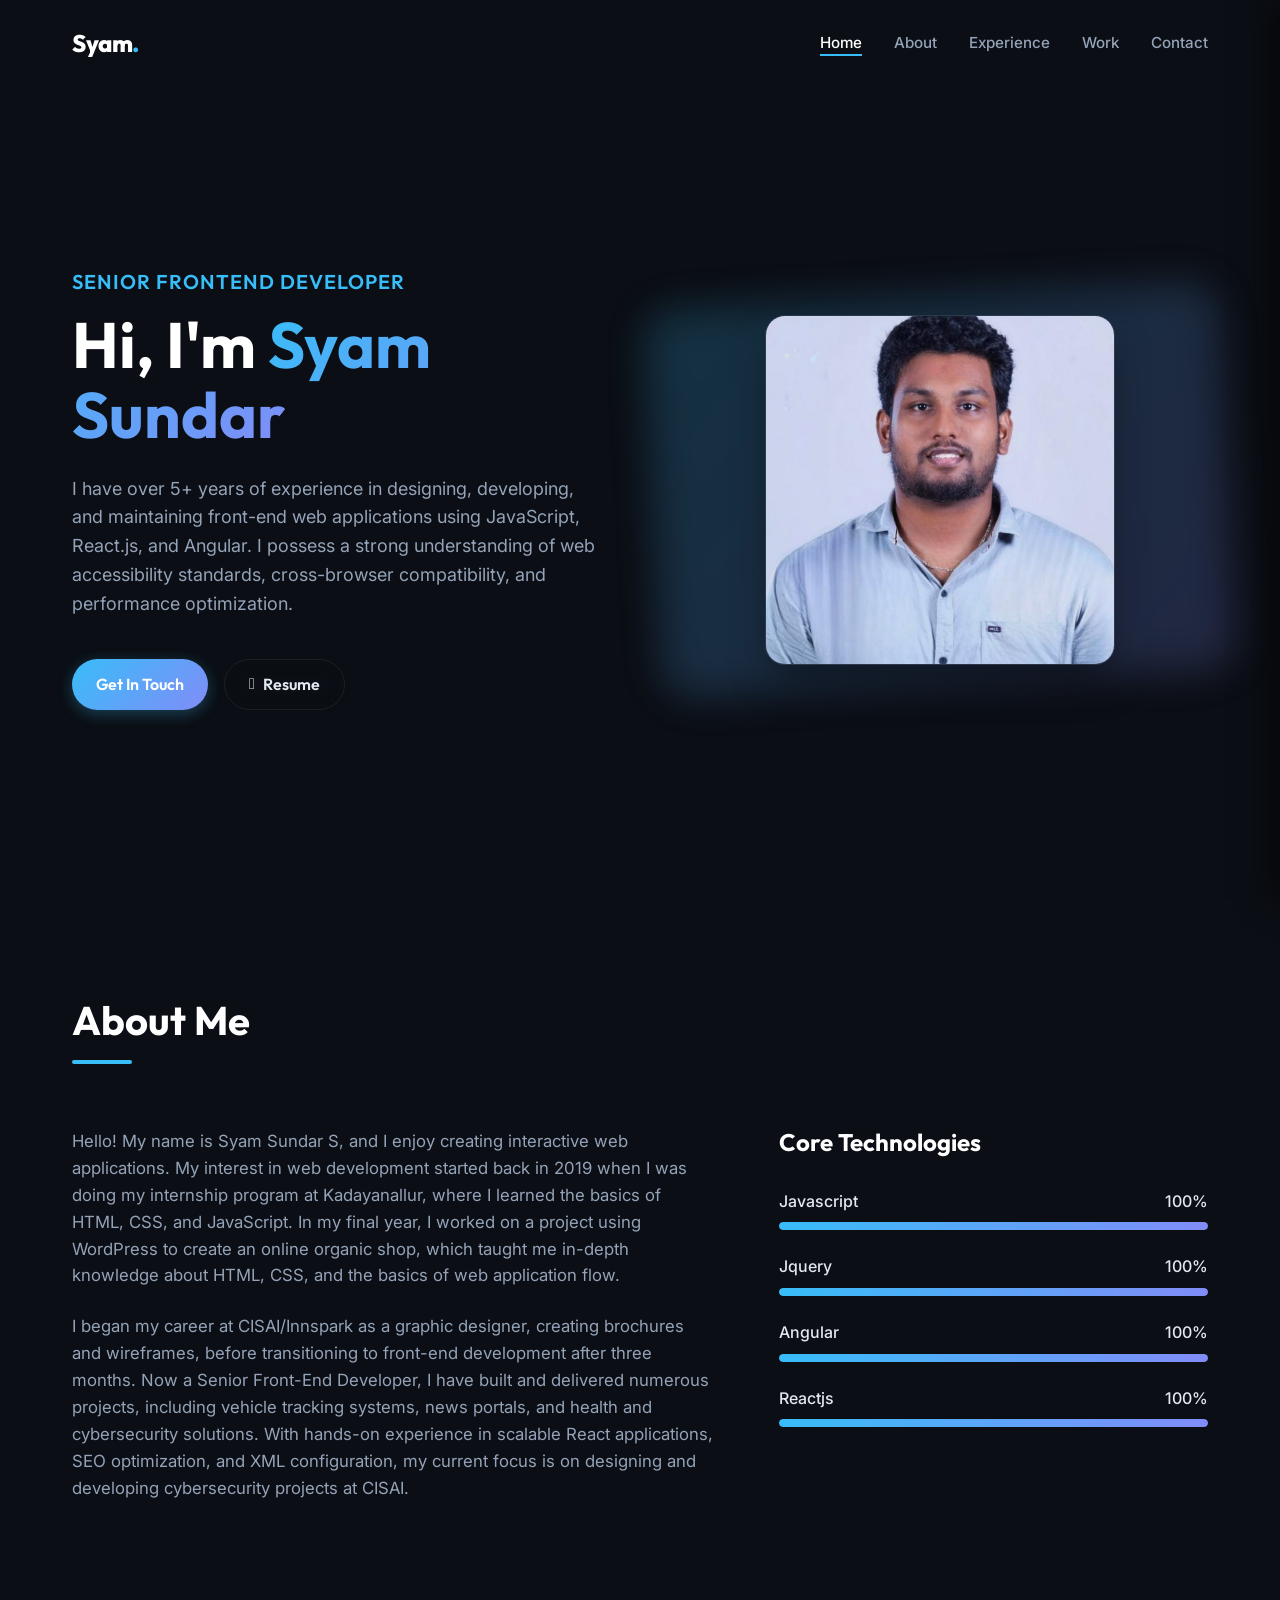
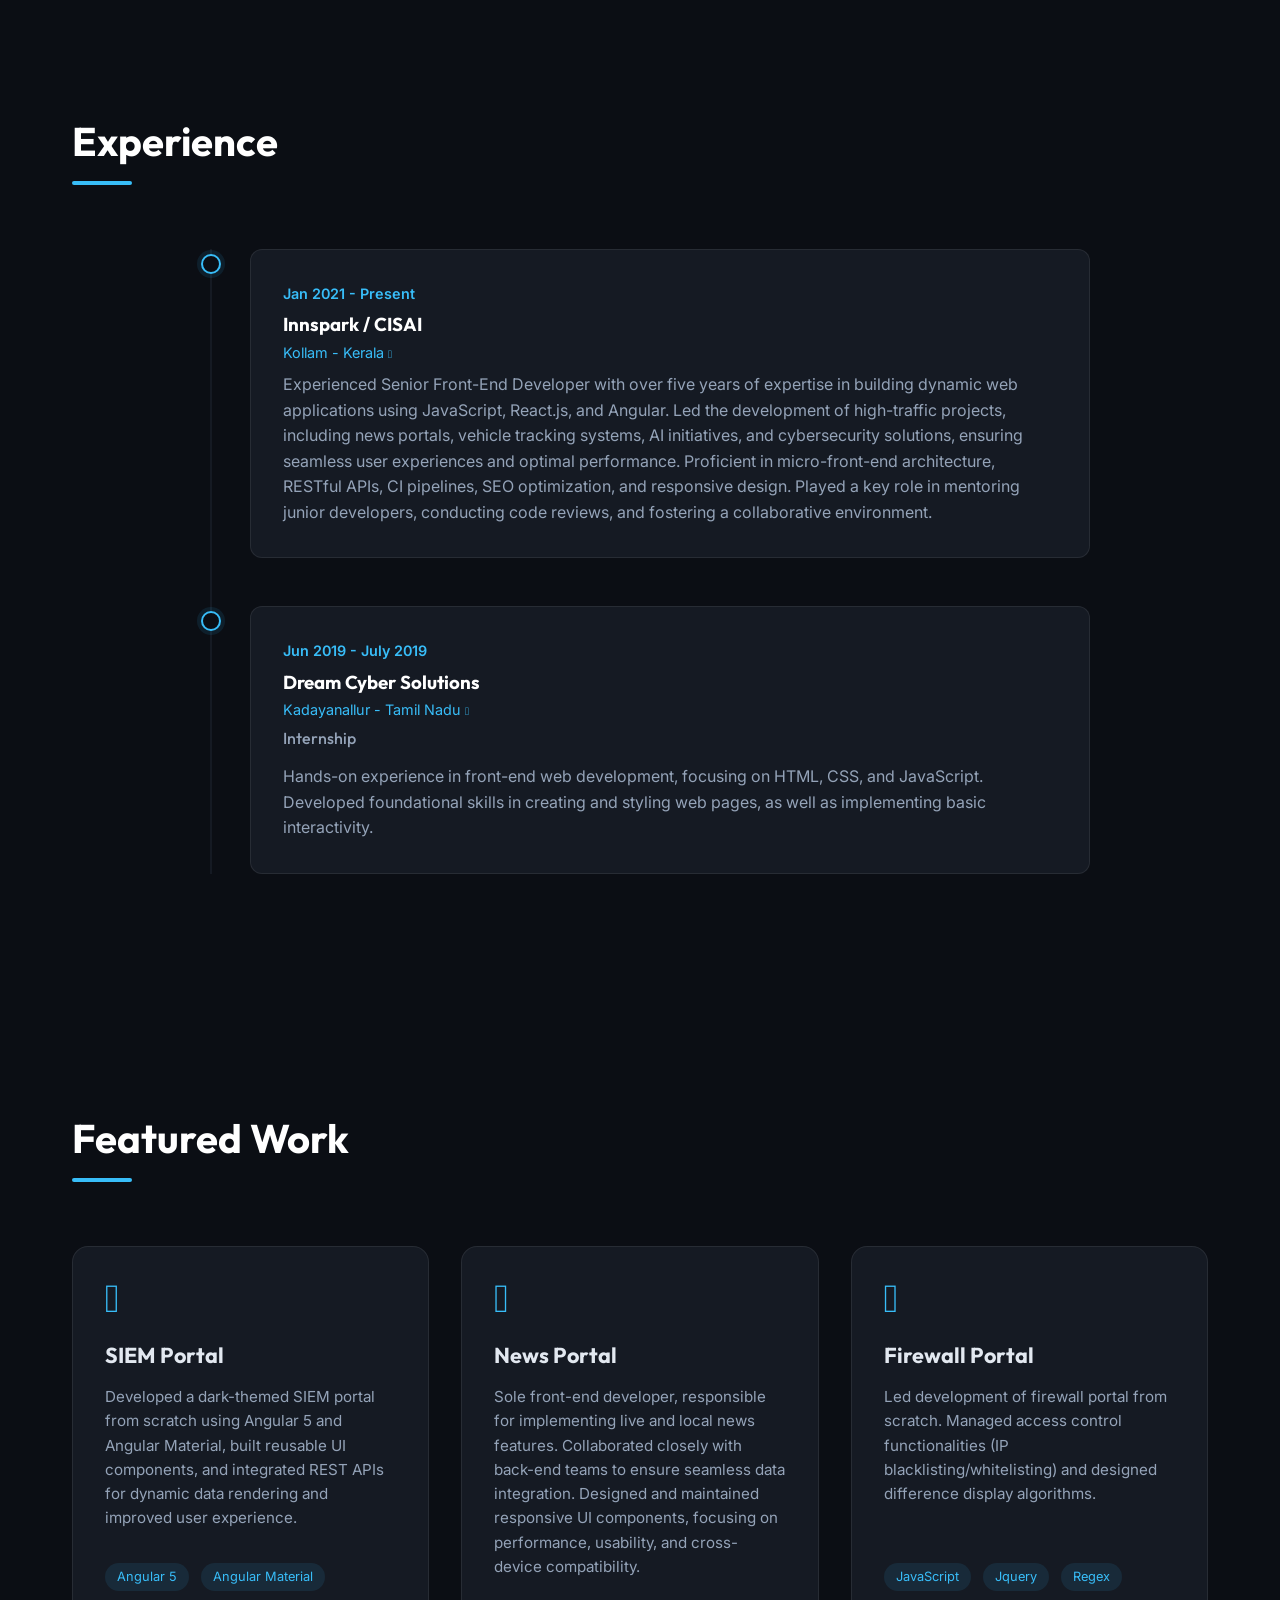
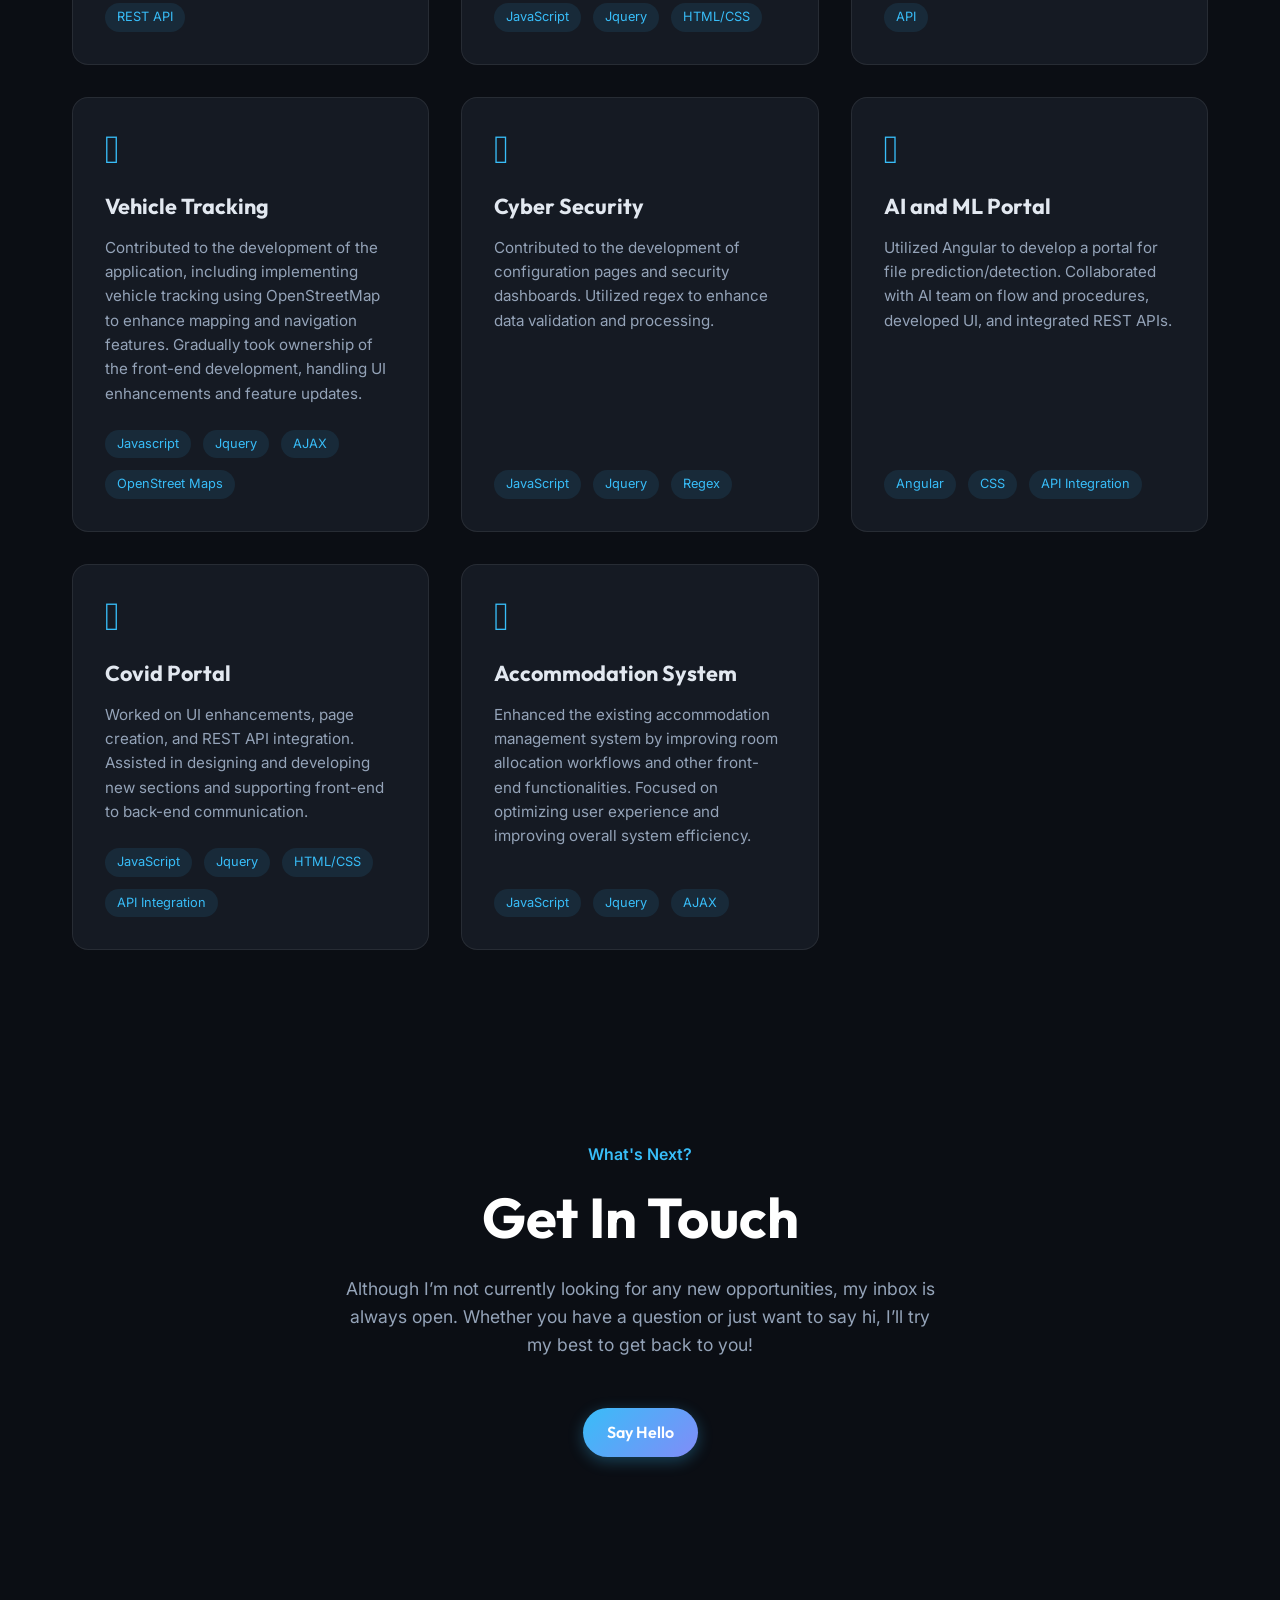
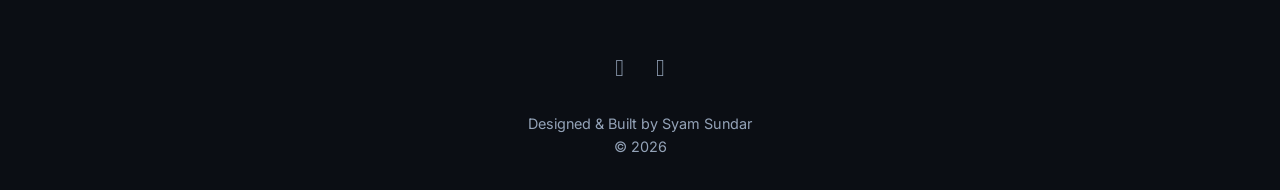
==== commit 32594a99: "add local css and js files" ====
--- a/docs/index.html
+++ b/docs/index.html
@@ -15,10 +15,10 @@
     <link rel="stylesheet" href="css/style.css">
 
     <!-- Icons -->
-    <link rel="stylesheet" href="https://cdnjs.cloudflare.com/ajax/libs/font-awesome/6.4.0/css/all.min.css">
+    <link rel="stylesheet" href="css/all.min.css">
 
     <!-- AOS Animation Library -->
-    <link href="https://unpkg.com/aos@2.3.1/dist/aos.css" rel="stylesheet">
+    <link href="css/aos.css" rel="stylesheet">
 </head>
 
 <body>
@@ -421,7 +421,7 @@
         </div>
     </footer>
 
-    <script src="https://unpkg.com/aos@2.3.1/dist/aos.js"></script>
+    <script src="js/aos.js"></script>
     <script src="js/script.js"></script>
 </body>
 
